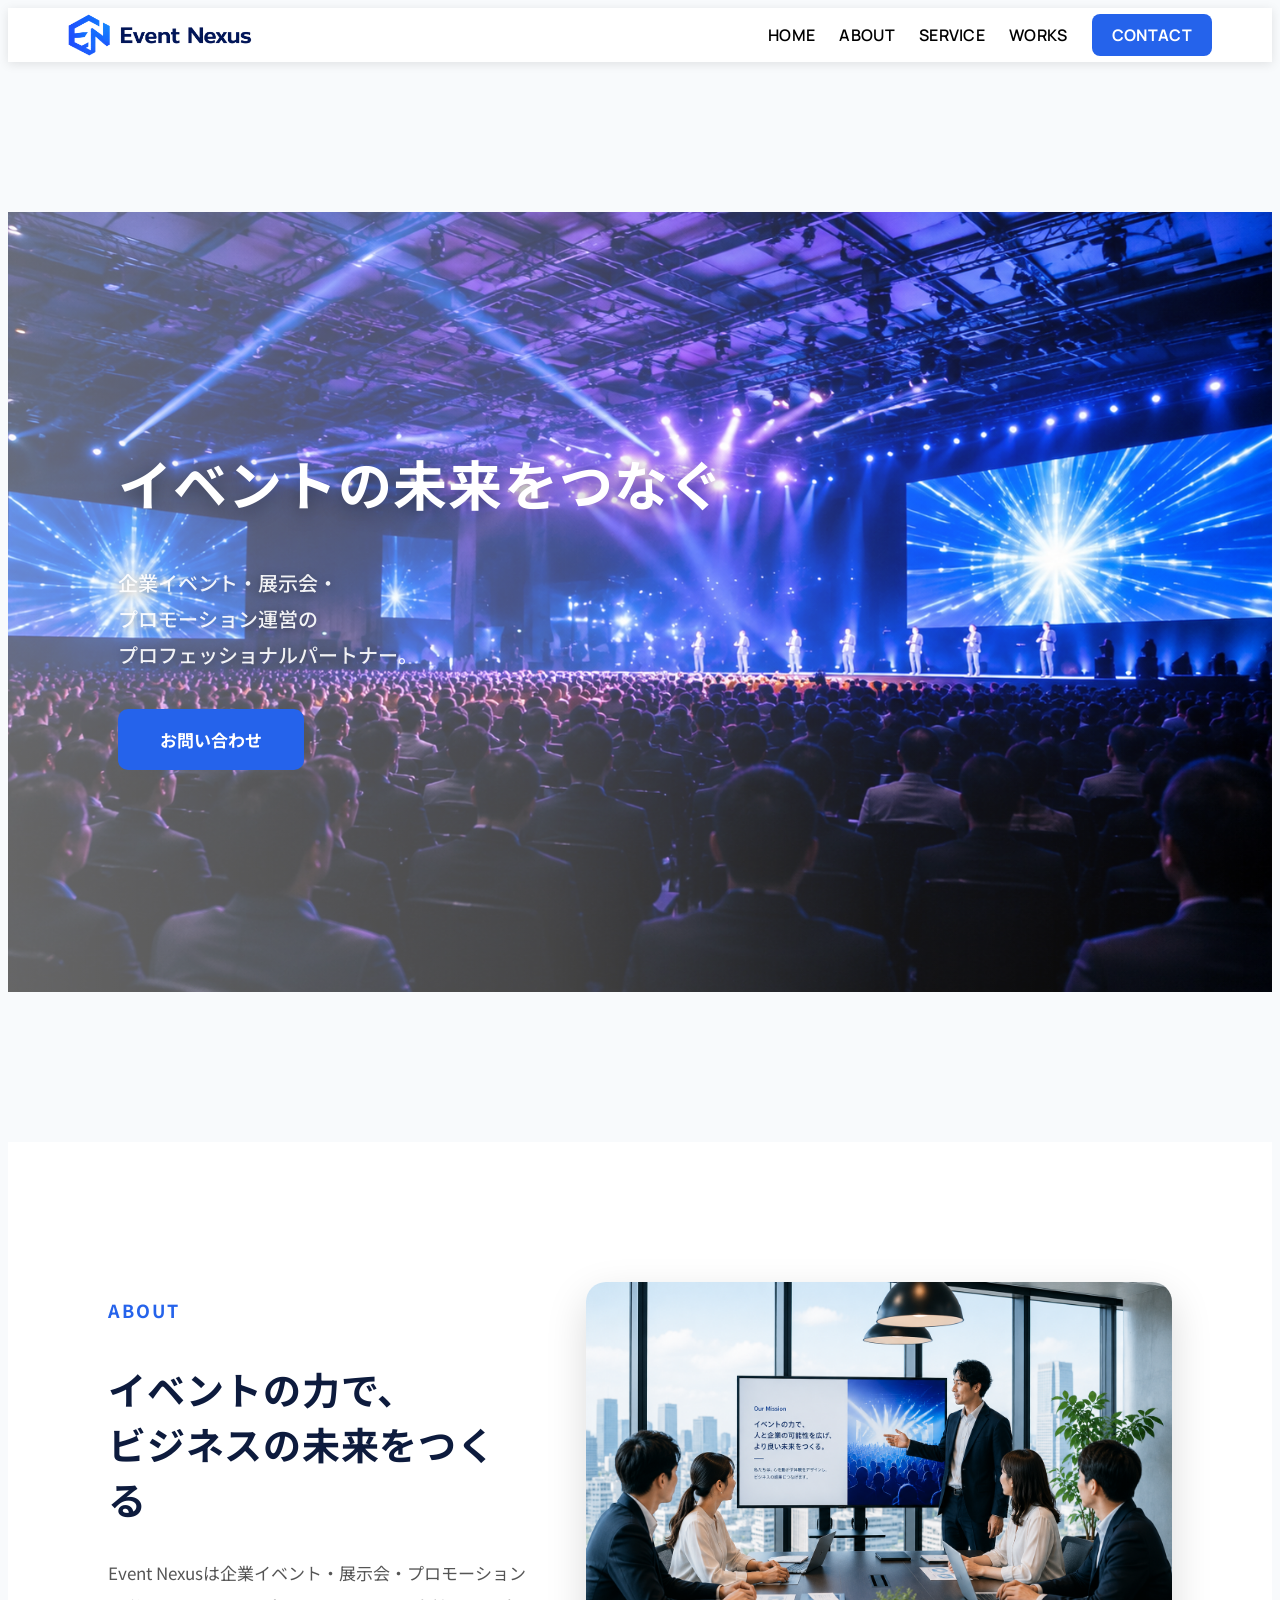
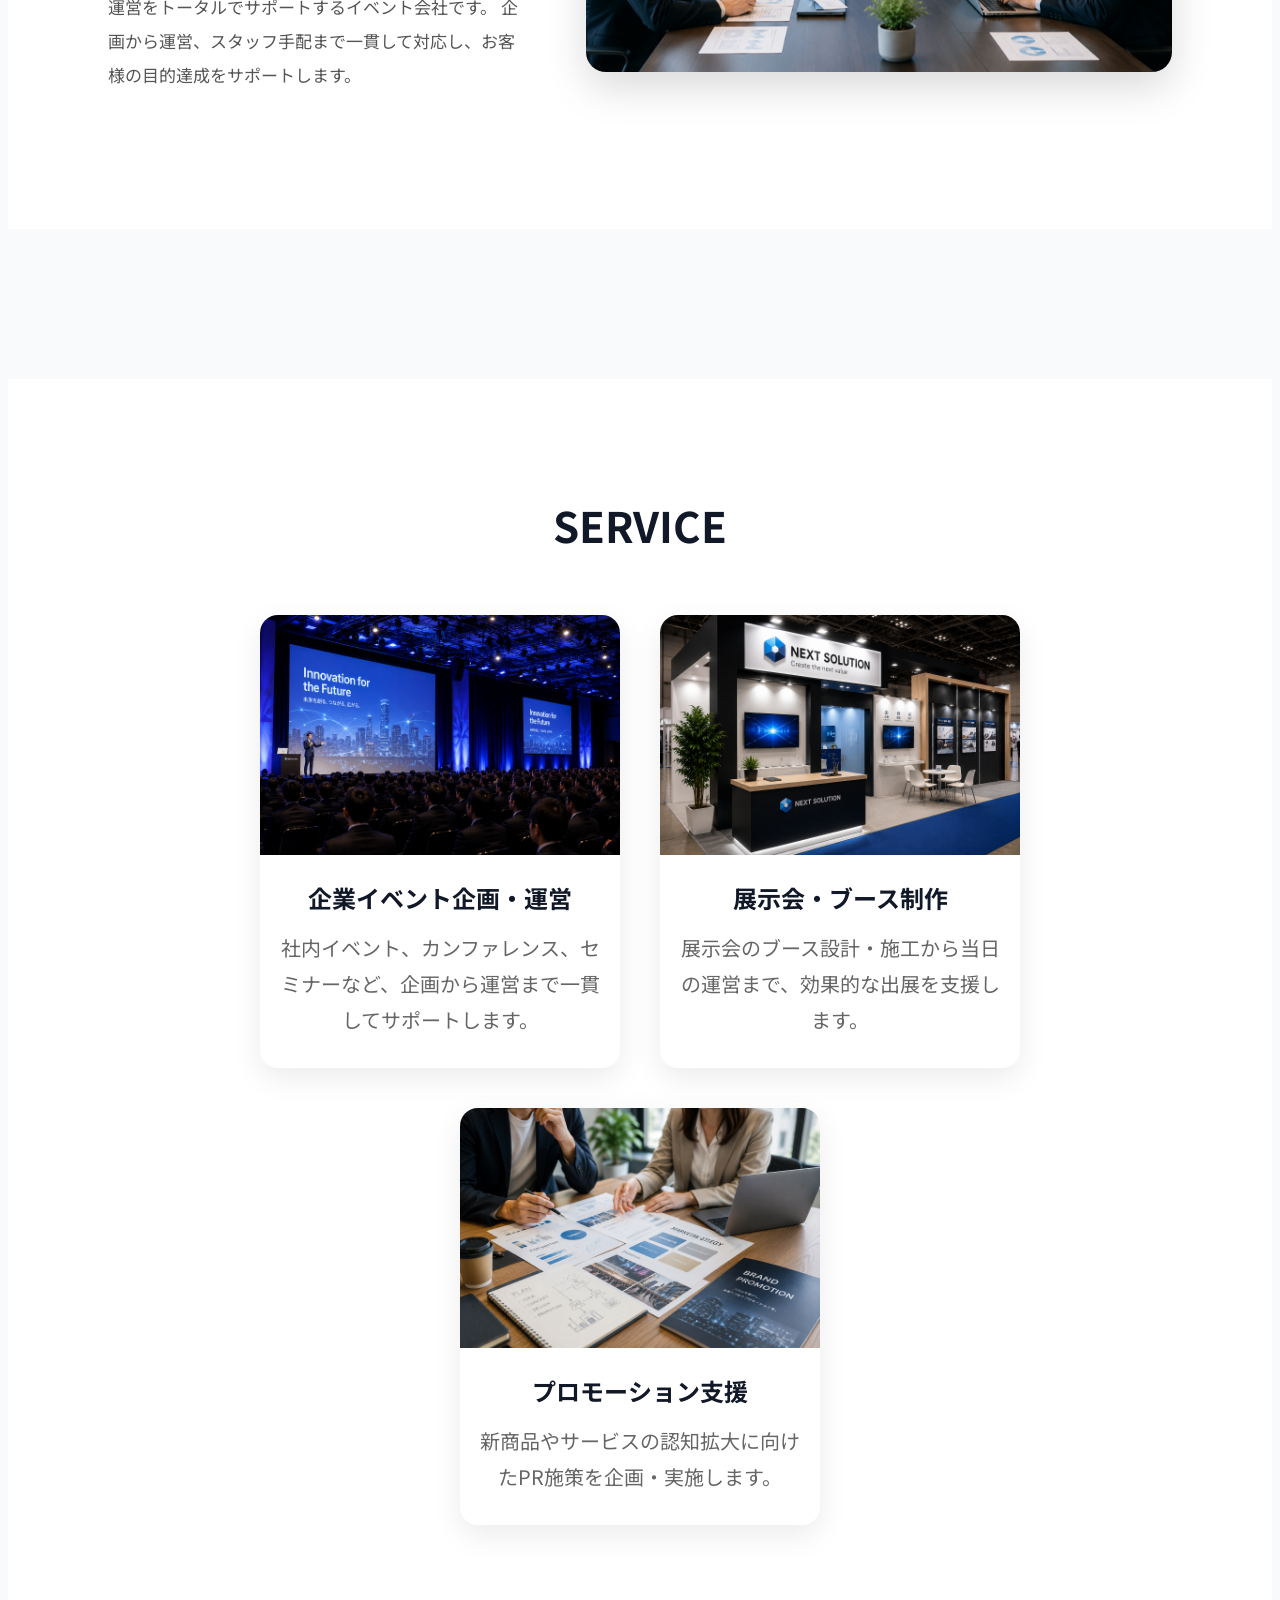
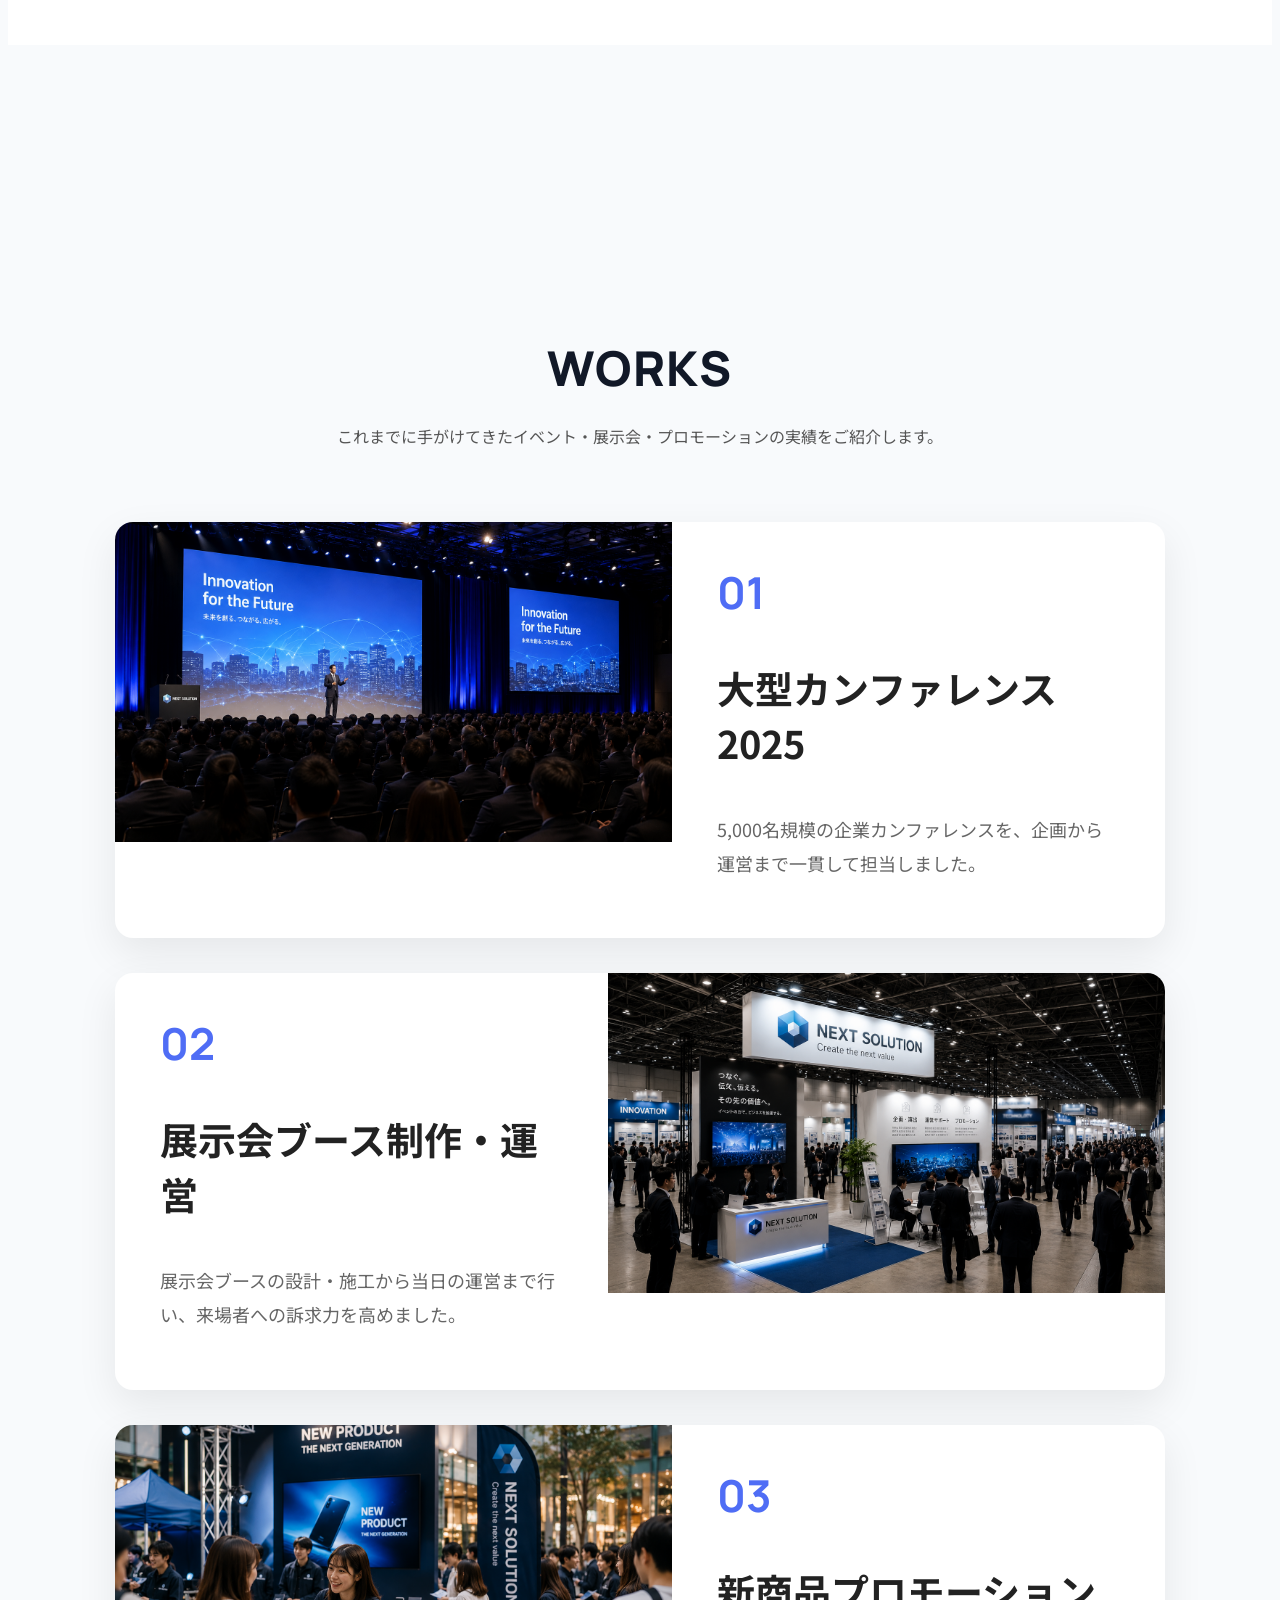
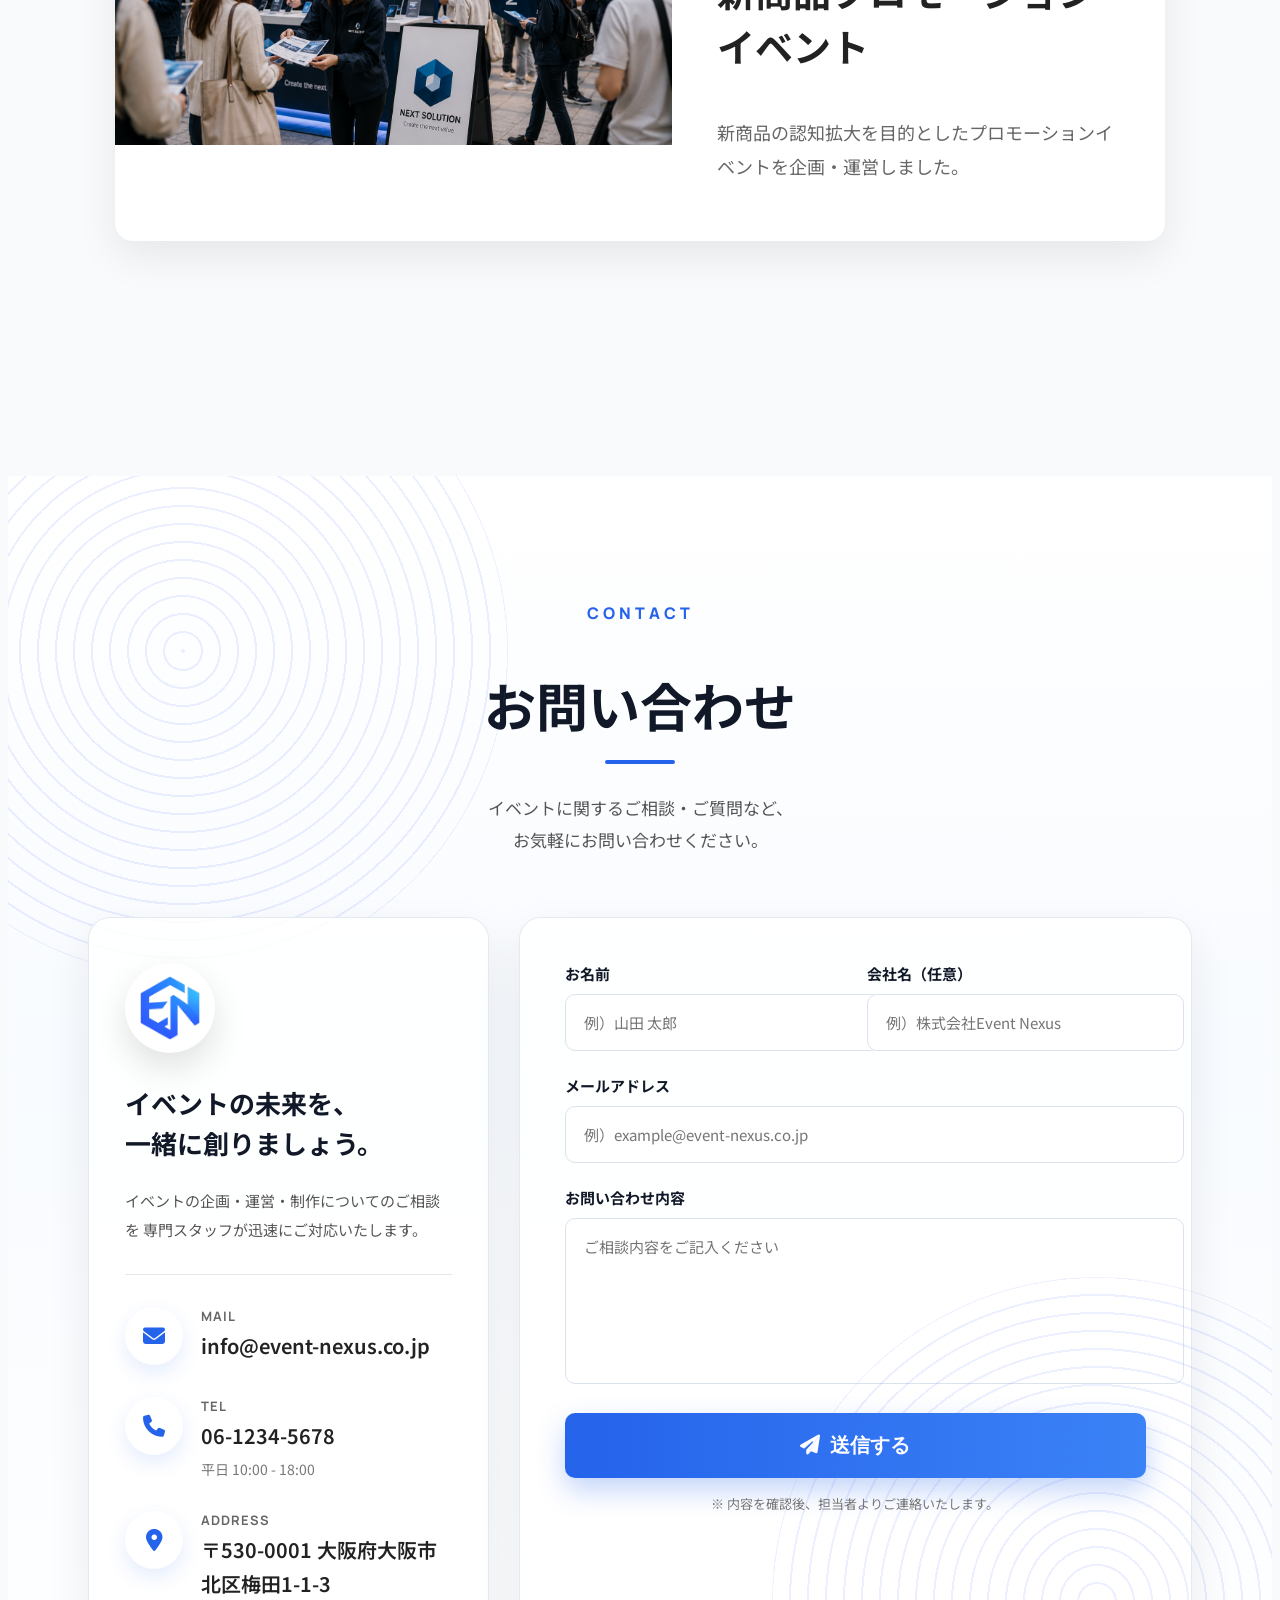
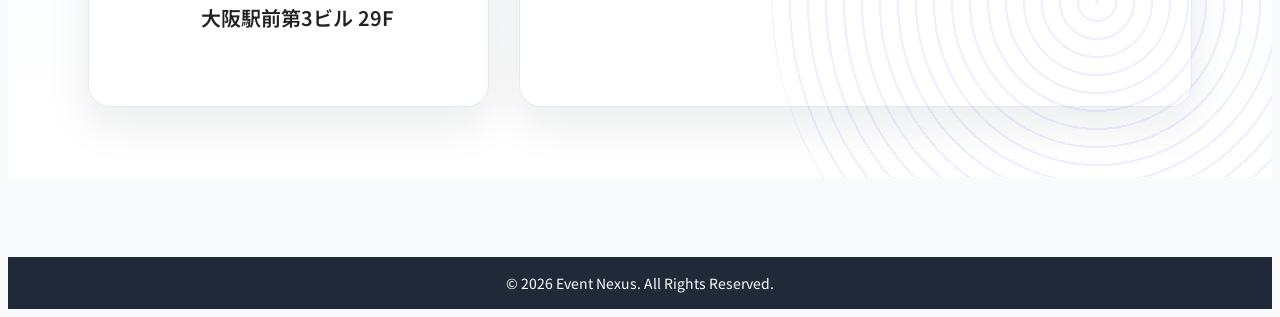
==== index.html @ 995bb48e "Add works navigation" ====
<!DOCTYPE html>
<html lang="ja">
<head>
    <meta charset="UTF-8">
    <meta name ="viewport" content ="width=device-width, initial-scale=1.0">
    <title>Event Nexus</title>
    <link rel="stylesheet" href="https://cdnjs.cloudflare.com/ajax/libs/font-awesome/6.5.1/css/all.min.css">
    <link rel="preconnect" href="https://fonts.googleapis.com">
    <link rel="preconnect" href="https://fonts.gstatic.com" crossorigin>
    <link href="https://fonts.googleapis.com/css2?family=Manrope:wght@400;500;600;700;800&family=Noto+Sans+JP:wght@300;400;500;700&display=swap" rel="stylesheet">
    <link rel="stylesheet" href="style.css">
    <link rel="icon" type="image/png" href="images/logo.png">
</head>
<body>
    <header>
    <h1>
        <img src="images/logo.png" alt="Event Nexus">
    </h1>

    <nav>
        <a href="#home">HOME</a>
        <a href="#about">ABOUT</a>
        <a href="#service">SERVICE</a>
        <a href="#works">WORKS</a>
        <a href="#contact" class="contact-btn">CONTACT</a>
    </nav>
    </header>
    <section id="home" class="hero">
        <div class="hero-content">
            <h2>イベントの未来をつなぐ</h2>
            <p>企業イベント・展示会・<br>
                プロモーション運営の<br>
                プロフェッショナルパートナー。</p>

            <a href="#contact" class="hero-btn">お問い合わせ</a>
        </div>
    </section>
    <section class="about" id="about">
        <div class="about-text">
            <h2>ABOUT</h2>
            <h3>イベントの力で、<br>ビジネスの未来をつくる</h3>
            <p>
            Event Nexusは企業イベント・展示会・プロモーション運営をトータルでサポートするイベント会社です。
            企画から運営、スタッフ手配まで一貫して対応し、お客様の目的達成をサポートします。
            </p>
        </div>
        <div class="about-image">
            <img src="images/about.jpg" alt="会議の様子">
        </div>
    </section>
    <section class="service" id="service">
    <h2>SERVICE</h2>

    <div class="service-container">

        <div class="service-item">
            <img src="images/service-event.jpg" alt="企業イベント企画">
            <div class="service-text">
                <h3>企業イベント企画・運営</h3>
                <p>社内イベント、カンファレンス、セミナーなど、企画から運営まで一貫してサポートします。</p>
            </div>
        </div>

        <div class="service-item">
            <img src="images/service-booth.jpg" alt="展示会ブース制作">
            <div class="service-text">
                <h3>展示会・ブース制作</h3>
                <p>展示会のブース設計・施工から当日の運営まで、効果的な出展を支援します。</p>
            </div>
        </div>

        <div class="service-item">
            <img src="images/service-promotion.jpg" alt="プロモーション支援">
            <div class="service-text">
                <h3>プロモーション支援</h3>
                <p>新商品やサービスの認知拡大に向けたPR施策を企画・実施します。</p>
            </div>
        </div>

    </div>
</section>
    <section class="works" id="works">
        <h2>WORKS</h2>
        <p class="works-lead">
            これまでに手がけてきたイベント・展示会・プロモーションの実績をご紹介します。
        </p>
        <div class="work-card fade-in">
            <div class="work-image">
                <img src="images/work1.jpg" alt="大型カンファレンス">
            </div>
            <div class="work-text">
                <span>01</span>
                <h3>大型カンファレンス2025</h3>
                <p>5,000名規模の企業カンファレンスを、企画から運営まで一貫して担当しました。</p>
            </div>
        </div>

        <div class="work-card reverse fade-in">
            <div class="work-image">
                <img src="images/work2.jpg" alt="展示会ブース制作">
            </div>
            <div class="work-text">
                <span>02</span>
                <h3>展示会ブース制作・運営</h3>
                <p>展示会ブースの設計・施工から当日の運営まで行い、来場者への訴求力を高めました。</p>
            </div>
        </div>

        <div class="work-card fade-in">
            <div class="work-image">
                <img src="images/work3.jpg" alt="プロモーションイベント">
            </div>
            <div class="work-text">
                <span>03</span>
                <h3>新商品プロモーションイベント</h3>
                <p>新商品の認知拡大を目的としたプロモーションイベントを企画・運営しました。</p>
            </div>
        </div>
    </section>
    <section class="contact" id="contact">
    <p class="section-label">CONTACT</p>
    <h2>お問い合わせ</h2>
    <div class="section-line"></div>
    <p class="contact-lead">
        イベントに関するご相談・ご質問など、<br>
        お気軽にお問い合わせください。
    </p>

    <div class="contact-container fade-in">
        <div class="contact-info">
            <div class="contact-logo">
                <img src="images/logo-icon.png" alt="Event Nexus">
            </div>

            <h3>イベントの未来を、<br>一緒に創りましょう。</h3>

            <p class="contact-message">
                イベントの企画・運営・制作についてのご相談を
                専門スタッフが迅速にご対応いたします。
            </p>

            <div class="contact-detail">
                <div class="contact-icon"><i class="fa-solid fa-envelope"></i></div>
                <div>
                    <span>MAIL</span>
                    <p>info@event-nexus.co.jp</p>
                </div>
            </div>

            <div class="contact-detail">
                <div class="contact-icon"><i class="fa-solid fa-phone"></i></div>
                <div>
                    <span>TEL</span>
                    <p>06-1234-5678</p>
                    <small>平日 10:00 - 18:00</small>
                </div>
            </div>

            <div class="contact-detail">
                <div class="contact-icon"><i class="fa-solid fa-location-dot"></i></div>
                <div>
                    <span>ADDRESS</span>
                    <p>〒530-0001 大阪府大阪市北区梅田1-1-3<br>大阪駅前第3ビル 29F</p>
                </div>
            </div>
        </div>

        <form class="contact-form">
            <div class="form-row">
                <div class="form-group">
                    <label>お名前</label>
                    <input type="text" placeholder="例）山田 太郎">
                </div>

                <div class="form-group">
                    <label>会社名（任意）</label>
                    <input type="text" placeholder="例）株式会社Event Nexus">
                </div>
            </div>

            <div class="form-group">
                <label>メールアドレス</label>
                <input type="email" placeholder="例）example@event-nexus.co.jp">
            </div>

            <div class="form-group">
                <label>お問い合わせ内容</label>
                <textarea placeholder="ご相談内容をご記入ください"></textarea>
            </div>

            <button type="submit"><i class="fa-solid fa-paper-plane"></i>送信する</button>
            <p class="form-note">※ 内容を確認後、担当者よりご連絡いたします。</p>
        </form>
    </div>
</section>
    <footer>
    <p>© 2026 Event Nexus. All Rights Reserved.</p>
    </footer>

    <script>
    const fadeElements = document.querySelectorAll('.fade-in');
    
    window.addEventListener('scroll', () => {
        fadeElements.forEach((element) => {
            const position =element.getBoundingClientRect().top;
            const screenHeight =window.innerHeight;

            if (position < screenHeight - 100) {
                element.classList.add('show');
            }
        });
    });
    </script>

</body>
</html>
---- style.css ----
html {
    scroll-behavior: smooth;
}
body {
    font-family: Noto Sans JP, sans-serif;
    background-color: #f8fafc;
}

header {
    display: flex;
    justify-content: space-between;
    align-items: center;
    padding: 6px 60px;
    position: sticky;
    top: 0;
    background: white;
    box-shadow: 0 2px 10px rgba(0,0,0,0.1);
    z-index: 100;
}
header h1 {
    font-family: "Manrope", sans-serif;
    font-weight: 800;
    letter-spacing: -0.03em;
}

nav a {
    margin-left: 20px;
    text-decoration: none;
    color: black;
    transition: 0.3s;
    display: inline-block;
    font-family: "Manrope", sans-serif;
    font-weight: 600;
    letter-spacing: 0.02em;
}
nav a:hover {
    color: #2563eb;
    transform: translateY(-4px);
}
.contact-btn {
    background: #2563eb;
    color: white !important;
    padding: 10px 20px;
    border-radius: 8px;
    font-family: "Manrope", sans-serif;
    font-weight: 700;
    letter-spacing: 0.02em;
}
.contact-btn:hover {
    background: #1d4ed8;
}
section {
    text-align: center;
    margin-top: 150px;
    scroll-margin-top: 70px;
}
section h2 {
    font-size: 48px;
}
section p {
    font-size: 20px;
}
.about {
    display: flex;
    align-items: flex-start;
    justify-content: space-between;
    gap: 60px;
    padding: 140px 100px 120px;
    text-align: left;
    background: white;
}
.about-text {
    flex: 1;
}
.about-text h2 {
    font-size: 18px;
    color: #2563eb;
    margin-bottom: 20px;
    letter-spacing: 2px;
}
.about-text h3 {
    font-size: 38px;
    line-height: 1.45;
    font-weight: 700;
    letter-spacing: 0.02em;
    color: #0d1b3d;
    margin-bottom: 30px;
}
.about-text p {
    font-size: 17px;
    line-height: 2;
    color: #555;
}
.about-image {
    flex: 1.4;
}
.about-image img {
    width: 100%;
    border-radius: 20px;
    box-shadow: 0 15px 40px rgba(0,0,0,0.15);
}
.service {
    text-align: center;
    background: #fff;
    padding: 80px 80px 120px;
}
.service h2 {
    font-size: 42px;
    margin-bottom: 60px;
    color: #111827;
}
.service-item {
    width: 360px;
    background: #fff;
    padding: 0;
    border: none;
    border-radius: 18px;
    overflow: hidden;
    box-shadow: 0 10px 30px rgba(0,0,0,.08);
    transition: 0.35s;
}
.service-item img {
    width: 100%;
    height: 240px;
    object-fit: cover;
    display: block;
}
.service-item h3 {
    margin: 25px 20px 15px;
    font-size: 24px;
    color: #111827;
}
.service-item p {
    margin: 0 20px 30px;
    color: #666;
    line-height: 1.8;
}
.service-item:hover {
    transform: translateY(-10px);
    box-shadow: 0 20px 40px rgba(37,99,235,.18);
}
.service-container {
    display: flex;
    justify-content: center;
    gap: 40px;
    flex-wrap: wrap;
}
.works {
    padding: 100px 40px 50px;
    background: #f8fafc;
    text-align: center;
}

.works h2 {
    font-size: 48px;
    font-family: "Manrope", sans-serif;
    font-weight: 800;
    letter-spacing: 0.04em;
    color: #111827;
    margin-bottom: 20px;
}

.works-lead {
    max-width: 720px;
    margin: 0 auto 70px;
    font-size: 16px;
    line-height: 2;
    color: #555;
}

.work-card {
    max-width: 1050px;
    margin: 0 auto 35px;
    display: flex;
    align-items: stretch;
    background: white;
    border-radius: 18px;
    overflow: hidden;
    box-shadow: 0 15px 40px rgba(0,0,0,.08);
    transition: .35s;
}

.work-card:hover {
    transform: translateY(-10px);
    box-shadow: 0 25px 60px rgba(0,0,0,.15);
}

.work-card.reverse {
    flex-direction: row-reverse;
}

.work-image {
    width: 58%;
    overflow: hidden;
}

.work-image img {
    width: 100%;
    height: 320px;
    object-fit: cover;
    display: block;
    transition: .5s;
}

.work-card:hover .work-image img {
    transform: scale(1.05);
}

.work-text {
    width: 42%;
    padding: 40px 45px;
    text-align: left;
    display: flex;
    flex-direction: column;
    justify-content: center;
}

.work-text span {
    display: block;
    font-family: "Manrope", sans-serif;
    font-size: 44px;
    font-weight: 700;
    color: #4f6df5;
    margin-bottom: 20px;
}

.work-text h3 {
    font-size: 38px;
    font-weight: 700;
    color: #222;
    margin: 18px 0 24px;
}

.work-text p {
    font-size: 18px;
    line-height: 1.9;
    color: #666;
}
.hero {
    padding: 110px 60px;
    min-height: 560px;
    display: flex;
    align-items: center;

    background: linear-gradient(90deg, 
    rgba(255, 255, 255, 0.40) 0%,
    rgba(255, 255, 255, 0.28) 42%, 
    rgba(255, 255, 255, 0.08) 70%, 
    rgba(255, 255, 255, 0.00) 100%),
    url("images/hero.jpg");

    background-size: cover;
    background-position: 60% center;
    background-repeat: no-repeat;
}
.hero-content{
    display: flex;
    flex-direction: column;
    align-items: flex-start;
    max-width: 700px;
    margin-left: 50px;
    margin-top: -30px;
    text-align: left;
}
.hero h2 {
    font-size: 54px;
    line-height: 1.25;
    letter-spacing: 0.02em;
    font-weight: 700;
    margin-bottom: 28px;
    color: #ffffff;
    text-shadow: 0 4px 20px rgba(0, 0, 0, .45);
}
.hero p {
    font-size: 20px;
    line-height: 1.8;
    font-weight: 500;
    color: rgba(255, 255, 255, .92);
    text-shadow: 0 2px 10px rgba(0, 0, 0, .4);
    margin-bottom: 36px;
}
.hero-btn {
    display: inline-block;
    background: #2563eb;
    color: white;
    padding: 18px 42px;
    font-size: 17px;
    border-radius: 10px;
    text-decoration: none;
    font-weight: bold;
    transition: .3s;
}
.hero-btn:hover {
    background: #1d4ed8;
    transform: translateY(-4px);
    box-shadow: 0 12px 35px rgba(37, 99, 235,.45);
}
.contact {
    padding: 110px 80px 70px;
    background: linear-gradient(
        180deg,
        #ffffff 0%,
        #f8fbff 45%,
        #ffffff 100%
    );
    text-align: center;
    position: relative;
    position: relative;
    overflow: hidden;
}

.section-label {
    font-family: "Manrope", sans-serif;
    font-size: 16px;
    font-weight: 800;
    letter-spacing: 4px;
    color: #2563eb;
    margin-bottom: 18px;
}

.contact h2 {
    font-size: 52px;
    color: #111827;
    margin-bottom: 18px;
}

.section-line {
    width: 70px;
    height: 4px;
    background: #2563eb;
    margin: 0 auto 28px;
    border-radius: 999px;
}

.contact-lead {
    font-size: 17px;
    line-height: 1.9;
    color: #555;
    margin-bottom: 60px;
}

.contact-container {
    max-width: 1180px;
    margin: 0 auto;
    display: flex;
    gap: 30px;
    align-items: stretch;
}

.contact-info,
.contact-form {
    background: rgba(255,255,255,.85);
    border: 1px solid rgba(226,232,240,.9);
    border-radius: 22px;
    box-shadow: 0 18px 45px rgba(15,23,42,.08);
}

.contact-info {
    width: 36%;
    padding: 45px 36px;
    text-align: left;
}

.contact-logo {
    width: 90px;
    height: 90px;
    background: #fff;
    border-radius: 50%;
    display: flex;
    justify-content: center;
    align-items: center;
    box-shadow: 0 15px 35px rgba(0,0,0,.12);
    margin-bottom: 30px;
    transition: .3s;
}

.contact-logo img {
    width: 60px;
    height: auto;
    margin-bottom: 0px;
}

.contact-info h3 {
    font-size: 26px;
    line-height: 1.55;
    color: #111827;
    margin-bottom: 24px;
}

.contact-message {
    font-size: 15px;
    line-height: 1.9;
    color: #555;
    padding-bottom: 30px;
    border-bottom: 1px solid #e5e7eb;
    margin-bottom: 28px;
}

.contact-detail {
    display: flex;
    gap: 18px;
    align-items: flex-start;
    margin-bottom: 26px;
}

.contact-icon {
    width: 48px;
    height: 48px;
    border-radius: 50%;
    background: #eef5ff;
    display: flex;
    align-items: center;
    justify-content: center;
    color: #2563eb;
    font-size: 22px;
    box-shadow: 0 8px 20px rgba(37,99,235,.15);
    flex-shrink: 0;
}

.contact-detail span {
    font-family: "Manrope", sans-serif;
    font-weight: 800;
    letter-spacing: .08em;
    color: #111827;
    font-size: 14px;
}

.contact-detail p {
    margin-top: 6px;
    font-size: 15px;
    line-height: 1.7;
    color: #333;
}

.contact-detail small {
    color: #777;
    font-size: 14px;
}

.contact-form {
    width: 64%;
    padding: 45px;
    text-align: left;
}

.form-row {
    display: flex;
    gap: 24px;
}

.form-group {
    width: 100%;
    margin-bottom: 24px;
}

.form-group label {
    display: block;
    font-size: 15px;
    font-weight: 700;
    color: #111827;
    margin-bottom: 10px;
}

.form-group input,
.form-group textarea {
    width: 100%;
    border: 1px solid #dbe3ef;
    border-radius: 10px;
    padding: 17px 18px;
    font-size: 15px;
    font-family: inherit;
    outline: none;
    background: white;
    transition: .3s;
}

.form-group textarea {
    height: 130px;
    resize: none;
}

.form-group input:focus,
.form-group textarea:focus {
    border-color: #2563eb;
    box-shadow: 0 0 0 4px rgba(37,99,235,.12);
}

.contact-form button {
    width: 100%;
    border: none;
    border-radius: 10px;
    padding: 19px;
    background: linear-gradient(90deg, #2563eb, #3b82f6);
    color: white;
    font-size: 20px;
    font-weight: 700;
    cursor: pointer;
    transition: .35s;
    box-shadow: 0 12px 28px rgba(37,99,235,.28);
}

.contact-form button:hover {
    transform: translateY(-4px);
    box-shadow: 0 18px 38px rgba(37,99,235,.38);
}

.form-note {
    text-align: center;
    font-size: 13px;
    color: #777;
    margin-top: 16px;
}

@media (max-width: 768px) {
    header {
        flex-direction: column;
        gap: 20px;
    }

    nav {
        display: flex;
        flex-wrap: wrap;
        justify-content: center;
        gap: 12px;
        margin-top: 16px;
    }

    nav a {
        margin-left: 0;
    }

    .contact-btn {
        width: 180px;
        text-align: center;
    }
    .about {
        flex-direction: column;
        padding: 80px 24px;
        gap: 40px;
        text-align: center;
    }

    .about-text,
    .about-image {
        flex: none;
        width: 100%;
    }

    .about-text h2 {
        font-size: 18p;
    }

    .about-text h3 {
        font-size: 28px;
        line-height: 1.4;
    }

    .about-text p {
        font-size: 16px;
        line-height: 1.9;
    }

    .about-image img {
        width: 100%;
        max-width: 360px;
    }

    .contact-container {
        flex-direction: column;
        width: 100%;
    }

    .contact-info,
    .contact-form {
        width: 100%;
    }

    .contact-info h3 {
        font-size: 28px;
        line-height: 1.5;
    }

    .contact-detail p {
        font-size: 18px;
        word-break: normal;
    }
    .service-container,
    .works-container {
        flex-direction: column;
        align-items: center;
    }
    .service-item,
    .works-item {
        width: 90%;
    }
    section {
        margin-top: 80px;
        padding: 60px 20px;
    }
    .hero {
        padding-top: 160px;
    }

    .about-text,
    .service-text,
    .work-text,
    .contact-detail {
        word-break: keep-all;
        overflow-wrap: break-word;
    }

    .about-text h3,
    .service-text h3,
    .work-text h3,
    .contact-detail p {
        writing-mode: horizontal-tb;
    }

    .contact {
        padding: 80px 20px;
    }

    .contact-container {
        flex-direction: column;
        width: 100%;
        gap: 24px;
    }

    .contact-info,
    .contact-form {
        width: 100%;
        padding: 32px 22px;
    }

    .form-row {
        flex-direction: column;
        gap: 20px;
    }

    .form-group {
        width: 100%;
    }

    .contact-form input,
    .contact-form textarea {
        width: 100%;
        box-sizing: border-box;
    }

    .contact-form button {
        width: 100%;
    }

    .contact-form {
        max-width: 100%;
        overflow: hidden;
    }

    .form-row {
        display: flex;
        flex-direction: column;
        width: 100%;
    }

    .form-group {
        width: 100%;
        min-width: 0;
    }

    .contact-form input,
    .contact-form textarea {
        max-width: 100%;
        min-width: 0;
    }
}

footer {
    background-color: #1f2937;
    color: white;
    text-align: center;
    padding: 16px 0;
    margin-top: 80px;
    font-size: 14px;
}
footer p {
    margin: 0;
}
header h1 {
    margin: 0;
    display: flex;
    align-items: center;
    gap: 6px;
}
header h1 img {
    height: 42px;
    width: auto;
    display: block;
}
input,
textarea {
    border-radius: 10px;
}
input:focus,
textarea:focus {
    outline: none;
    border: 2px solid #2563eb;
    box-shadow: 0 0 10px rgba(37, 99, 253, .2);
}

.fade-in {
    opacity: 0;
    transform: translateY(40px);
    transition: 0.8s;
}

.fade-in.show {
    opacity: 1;
    transform: translateY(0);
}

.contact::before{
    content:"";
    position:absolute;

    width:650px;
    height:650px;

    top:-150px;
    left:-150px;

    border-radius:50%;

    background:
    repeating-radial-gradient(
        circle,
        rgba(74,111,255,.18) 0px,
        rgba(74,111,255,.18) 2px,
        transparent 2px,
        transparent 18px
    );

    opacity:.6;
}

.contact::after{
    content:"";
    position:absolute;

    width:650px;
    height:650px;

    bottom:-150px;
    right:-150px;

    border-radius:50%;

    background:
    repeating-radial-gradient(
        circle,
        rgba(74,111,255,.18) 0px,
        rgba(74,111,255,.18) 2px,
        transparent 2px,
        transparent 18px
    );

    opacity: .6;
}

.contact-info,
.contact-form {
    transition: 0.35s;
}

.contact-info:hover,
.contact-form:hover {
    transform: translateY(-6px);
    box-shadow: 0 24px 55px rgba(15,23,42,.12);
}

.contact-form input,
.contact-form textarea {
    transition: all 0.3s ease;
}

.contact-form input:focus,
.contact-form textarea:focus {
    border-color: #2f6bff;
    box-shadow: 0 0 0 5px rgba(47,107,255,.12);
    outline: none;
    transform: translateY(-2px);
}

.contact-form button i {
    margin-right: 10px;
}

.contact-form button:hover {
    background: linear-gradient(90deg, #1d4ed8, #2563eb);
    transform: translateY(-5px);
    box-shadow: 0 18px 40px rgba(37,99,235,.4);
}

.contact-detail {
    display: flex;
    align-items: flex-start;
    gap: 18px;
    margin-top: 32px;
}

.contact-icon {
    width: 58px;
    height: 58px;
    min-width: 58px;

    display: flex;
    align-items: center;
    justify-content: center;

    background: #fff;
    border-radius: 50%;

    color: #2563eb;
    font-size: 22px;

    box-shadow: 0 8px 20px rgba(37,99,235,.12);

    transition: .3s;
}

.contact-detail:hover .contact-icon {
    transform: translateY(-5px) rotate(-8deg);
    box-shadow: 0 14px 28px rgba(37,99,235,.22);
}

.contact-detail span {
    display: block;
    font-size: 13px;
    font-weight: 700;
    color: #666;
    letter-spacing: 1px;
    margin-bottom: 4px;
}

.contact-detail p {
    margin: 0;
    font-size: 20px;
    font-weight: 600;
    color: #222;
}

.contact-detail small {
    display: block;
    margin-top: 6px;
    color: #777;
}
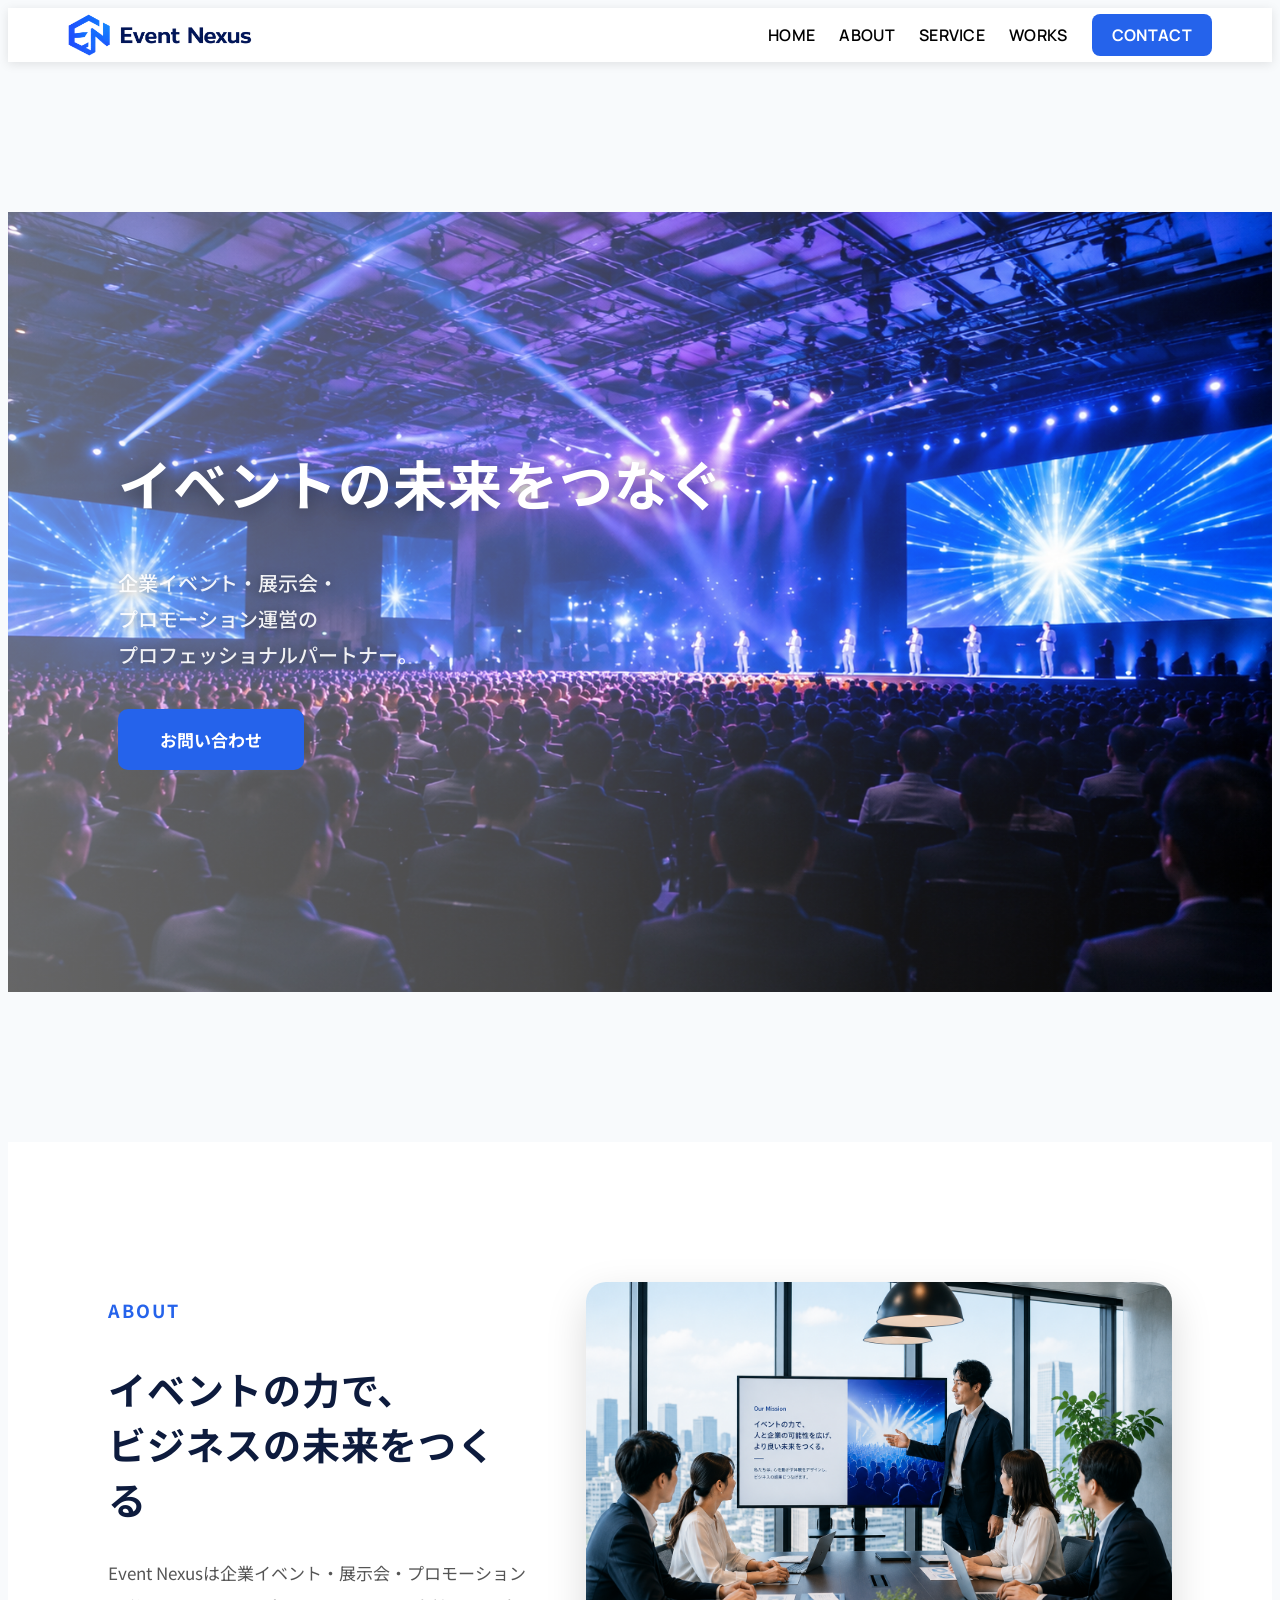
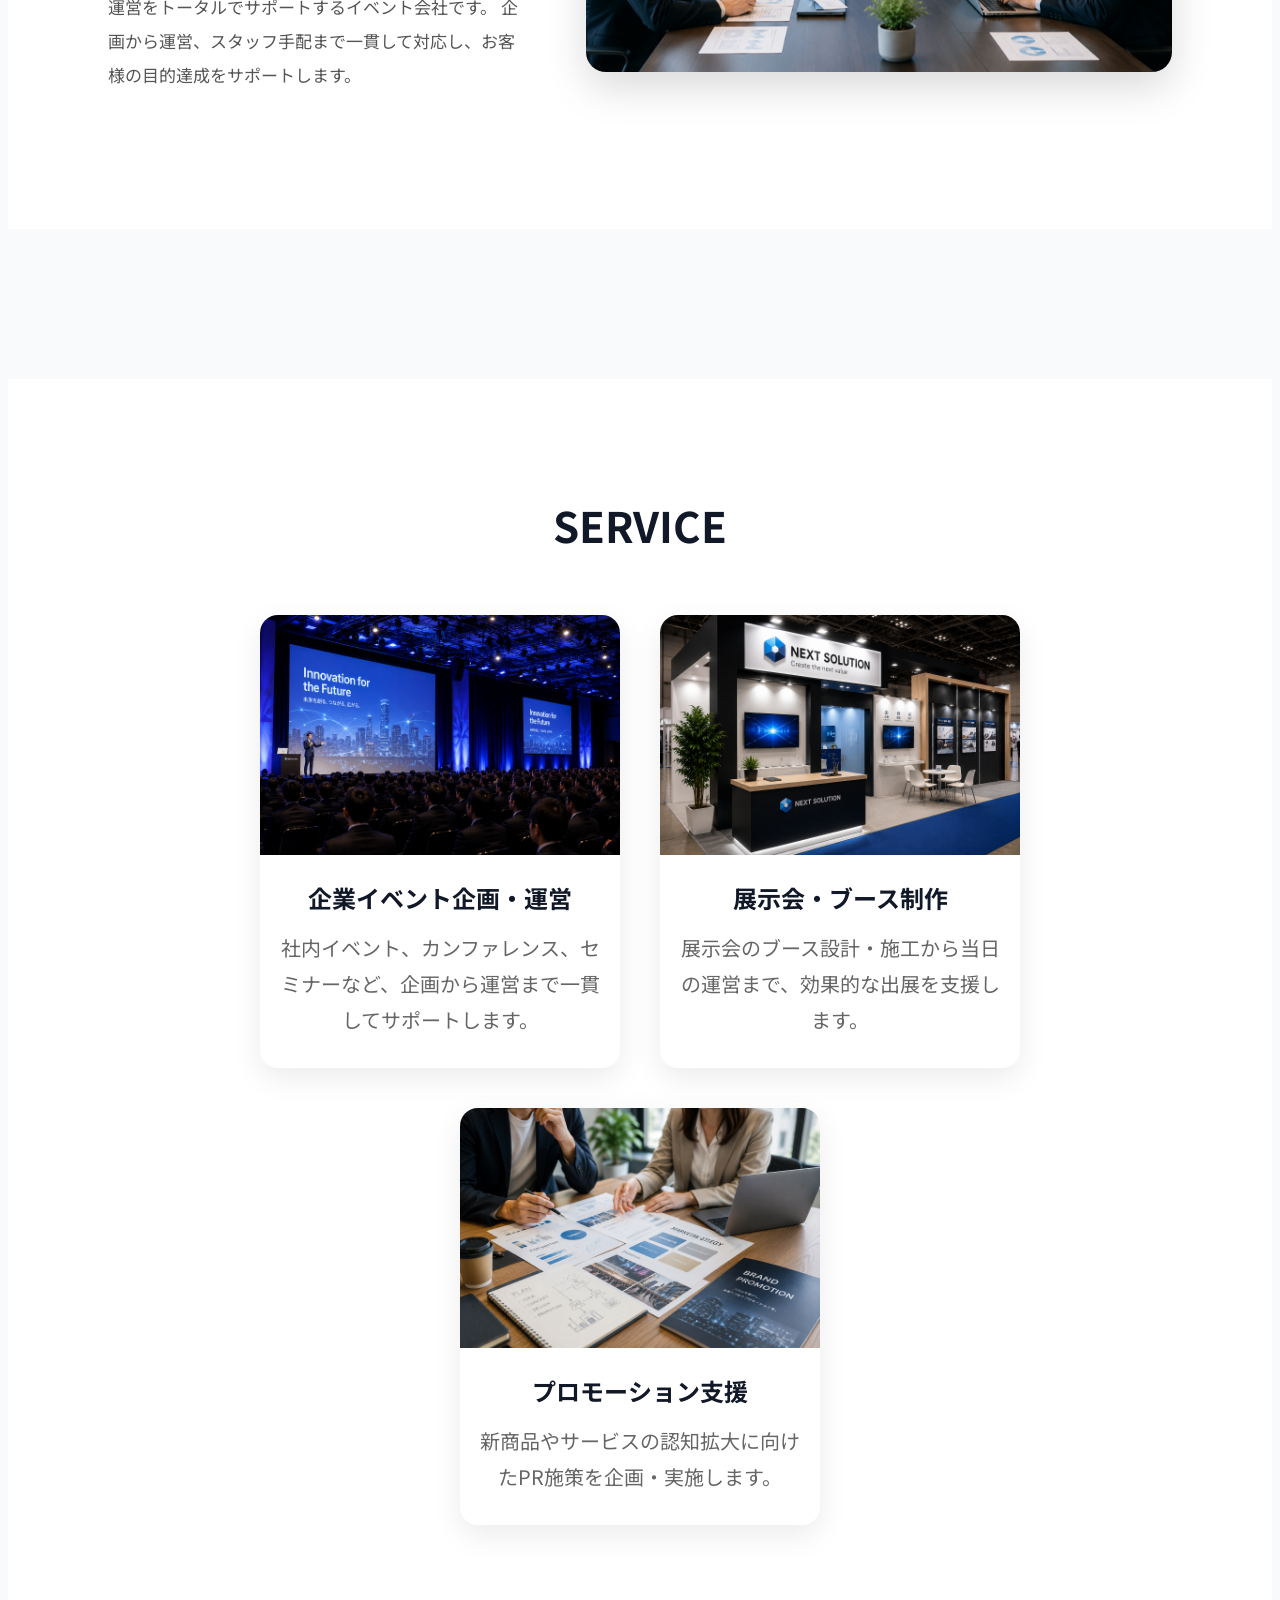
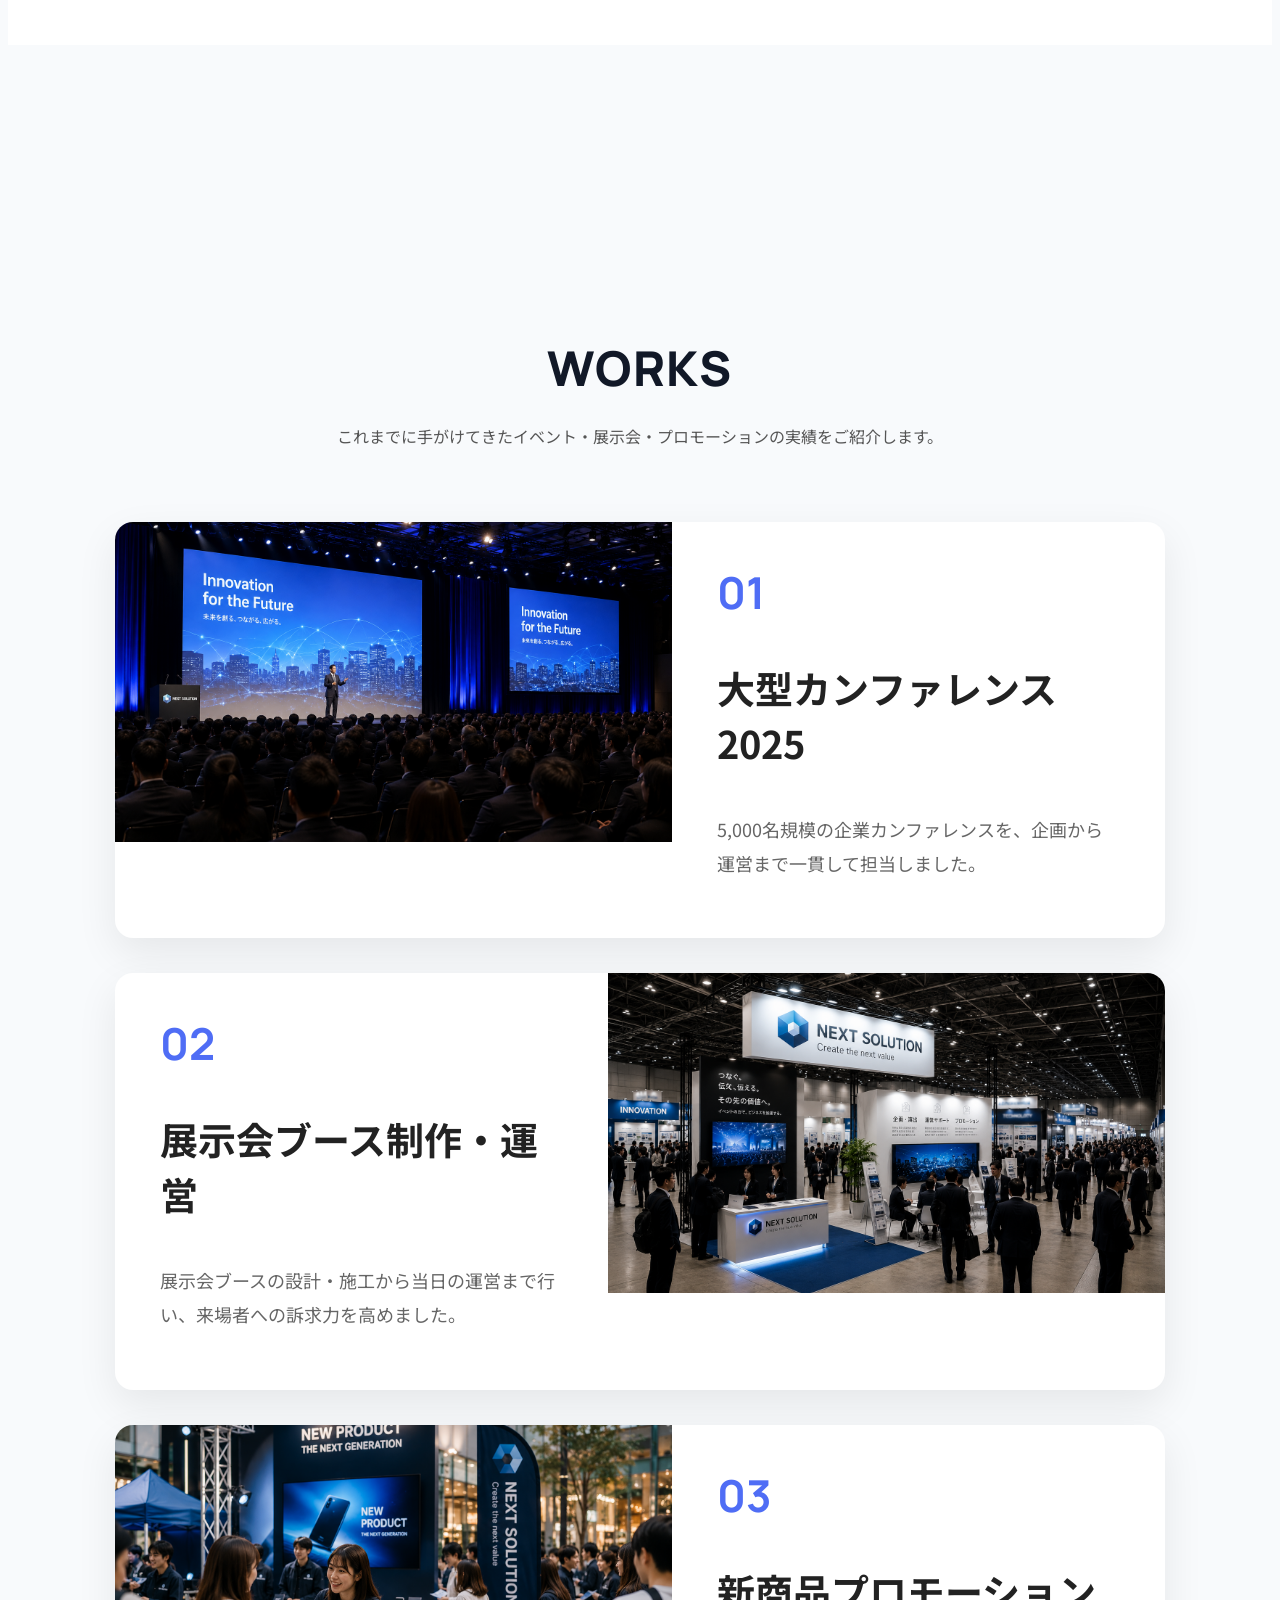
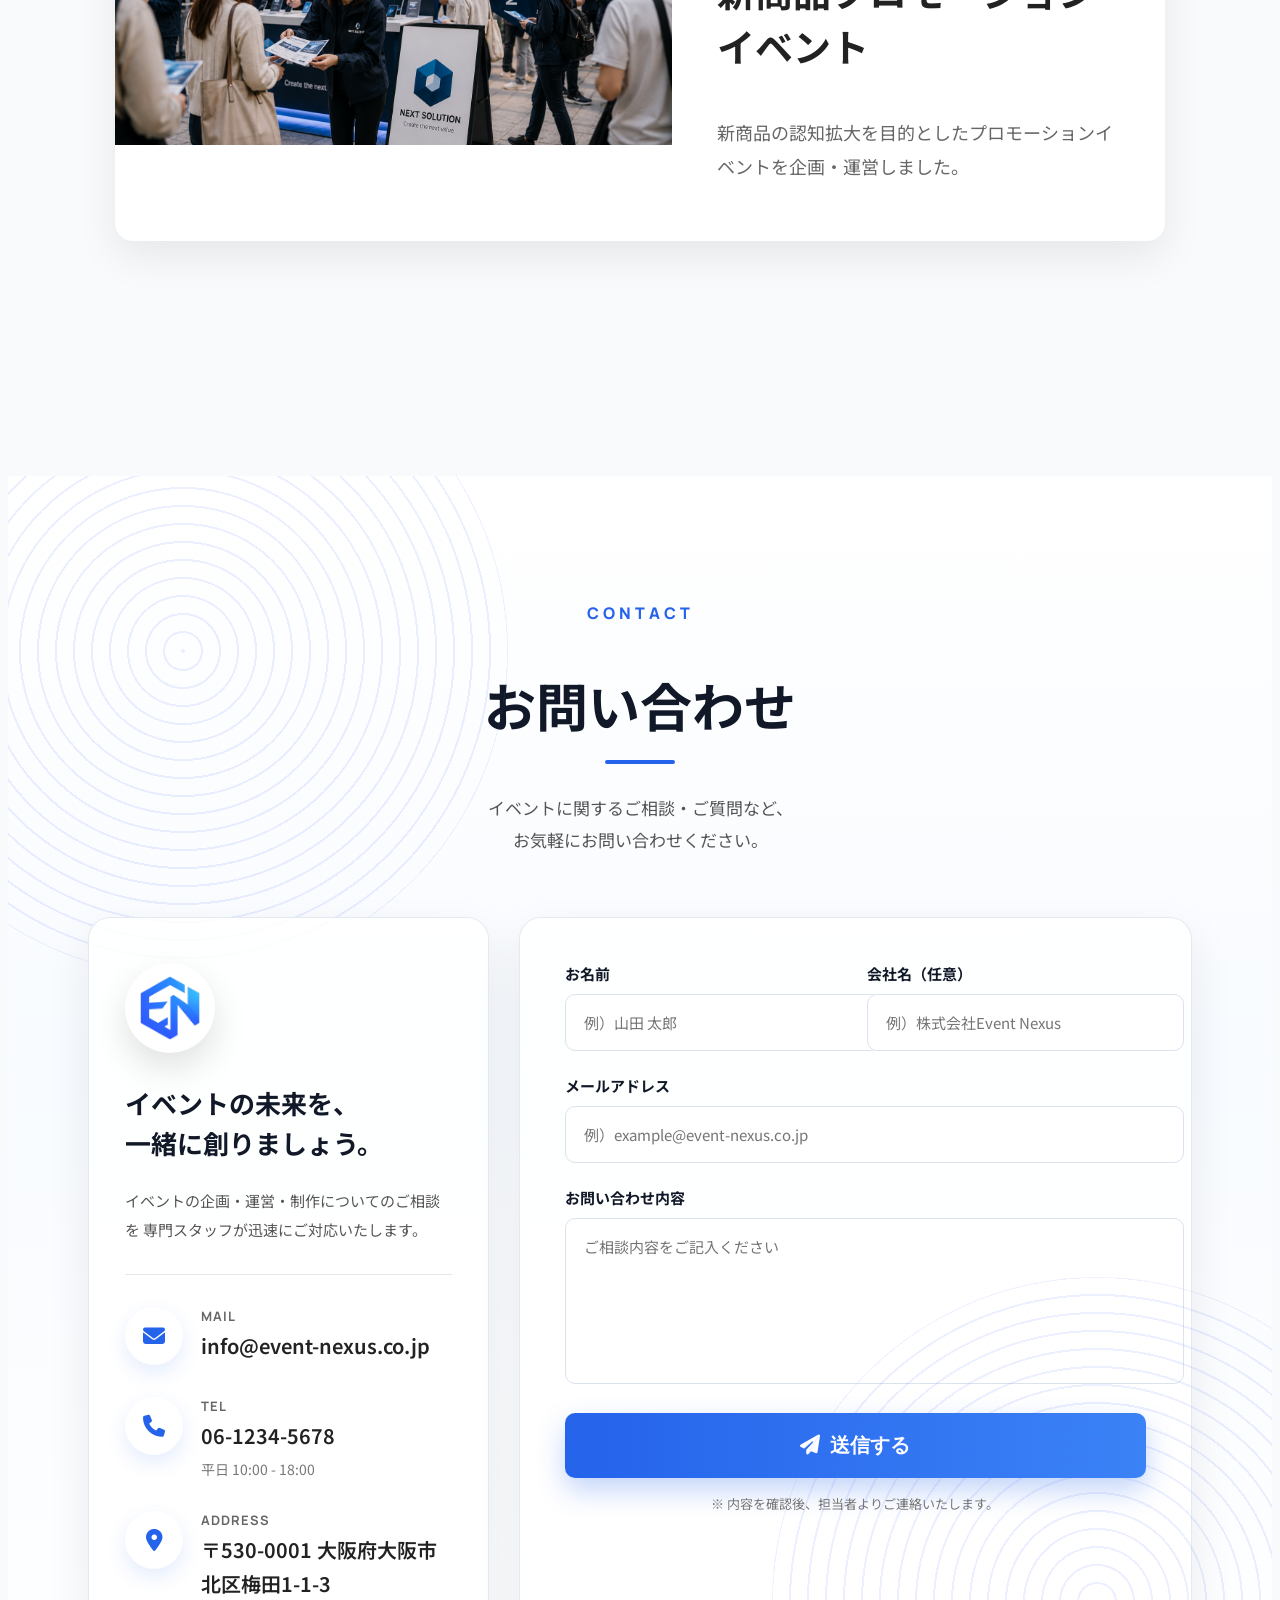
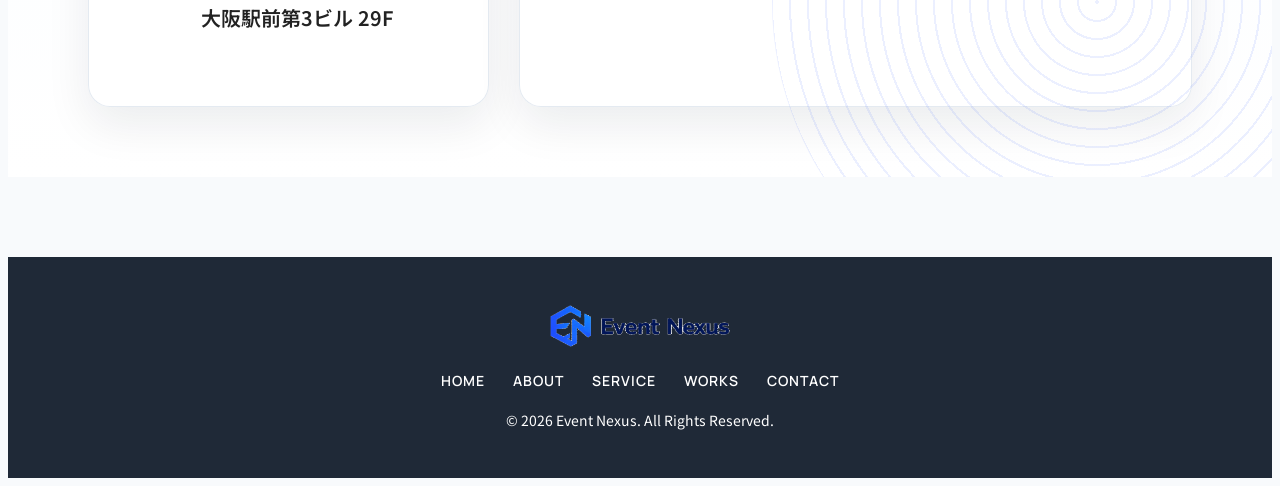
==== commit 1ae32c60: "Enhance footer layout" ====
--- a/index.html
+++ b/index.html
@@ -193,9 +193,24 @@
         </form>
     </div>
 </section>
-    <footer>
-    <p>© 2026 Event Nexus. All Rights Reserved.</p>
-    </footer>
+
+<footer>
+    <div class="footer-inner">
+        <div class="footer-logo">
+            <img src="images/logo.png" alt="Event Nexus">
+        </div>
+
+        <div class="footer-nav">
+            <a href="#home">HOME</a>
+            <a href="#about">ABOUT</a>
+            <a href="#service">SERVICE</a>
+            <a href="#works">WORKS</a>
+            <a href="#contact">CONTACT</a>
+        </div>
+
+        <p>© 2026 Event Nexus. All Rights Reserved.</p>
+    </div>
+</footer>
 
     <script>
     const fadeElements = document.querySelectorAll('.fade-in');
--- a/style.css
+++ b/style.css
@@ -601,6 +601,17 @@
         padding-top: 160px;
     }
 
+    .hero h2 {
+        font-size: 24px;
+        line-height: 1.4;
+    }
+
+    .hero p {
+        font-size: 14px;
+        line-height: 1.8;
+        text-align: center;
+    }
+
     .about-text,
     .service-text,
     .work-text,
@@ -685,6 +696,38 @@
 footer p {
     margin: 0;
 }
+
+.footer-inner {
+    max-width: 1180px;
+    margin: 0 auto;
+    padding: 32px 20px;
+}
+
+.footer-logo img {
+    width: 180px;
+    margin-bottom: 20px;
+}
+
+.footer-nav {
+    display: flex;
+    justify-content: center;
+    gap: 28px;
+    margin-bottom: 20px;
+    flex-wrap: wrap;
+}
+
+.footer-nav a {
+    color: white;
+    text-decoration: none;
+    font-weight: 600;
+    letter-spacing: 1px;
+    font-family: "Manrope", sans-serif;
+}
+
+.footer-nav a:hover {
+    opacity: 0.7;
+}
+
 header h1 {
     margin: 0;
     display: flex;
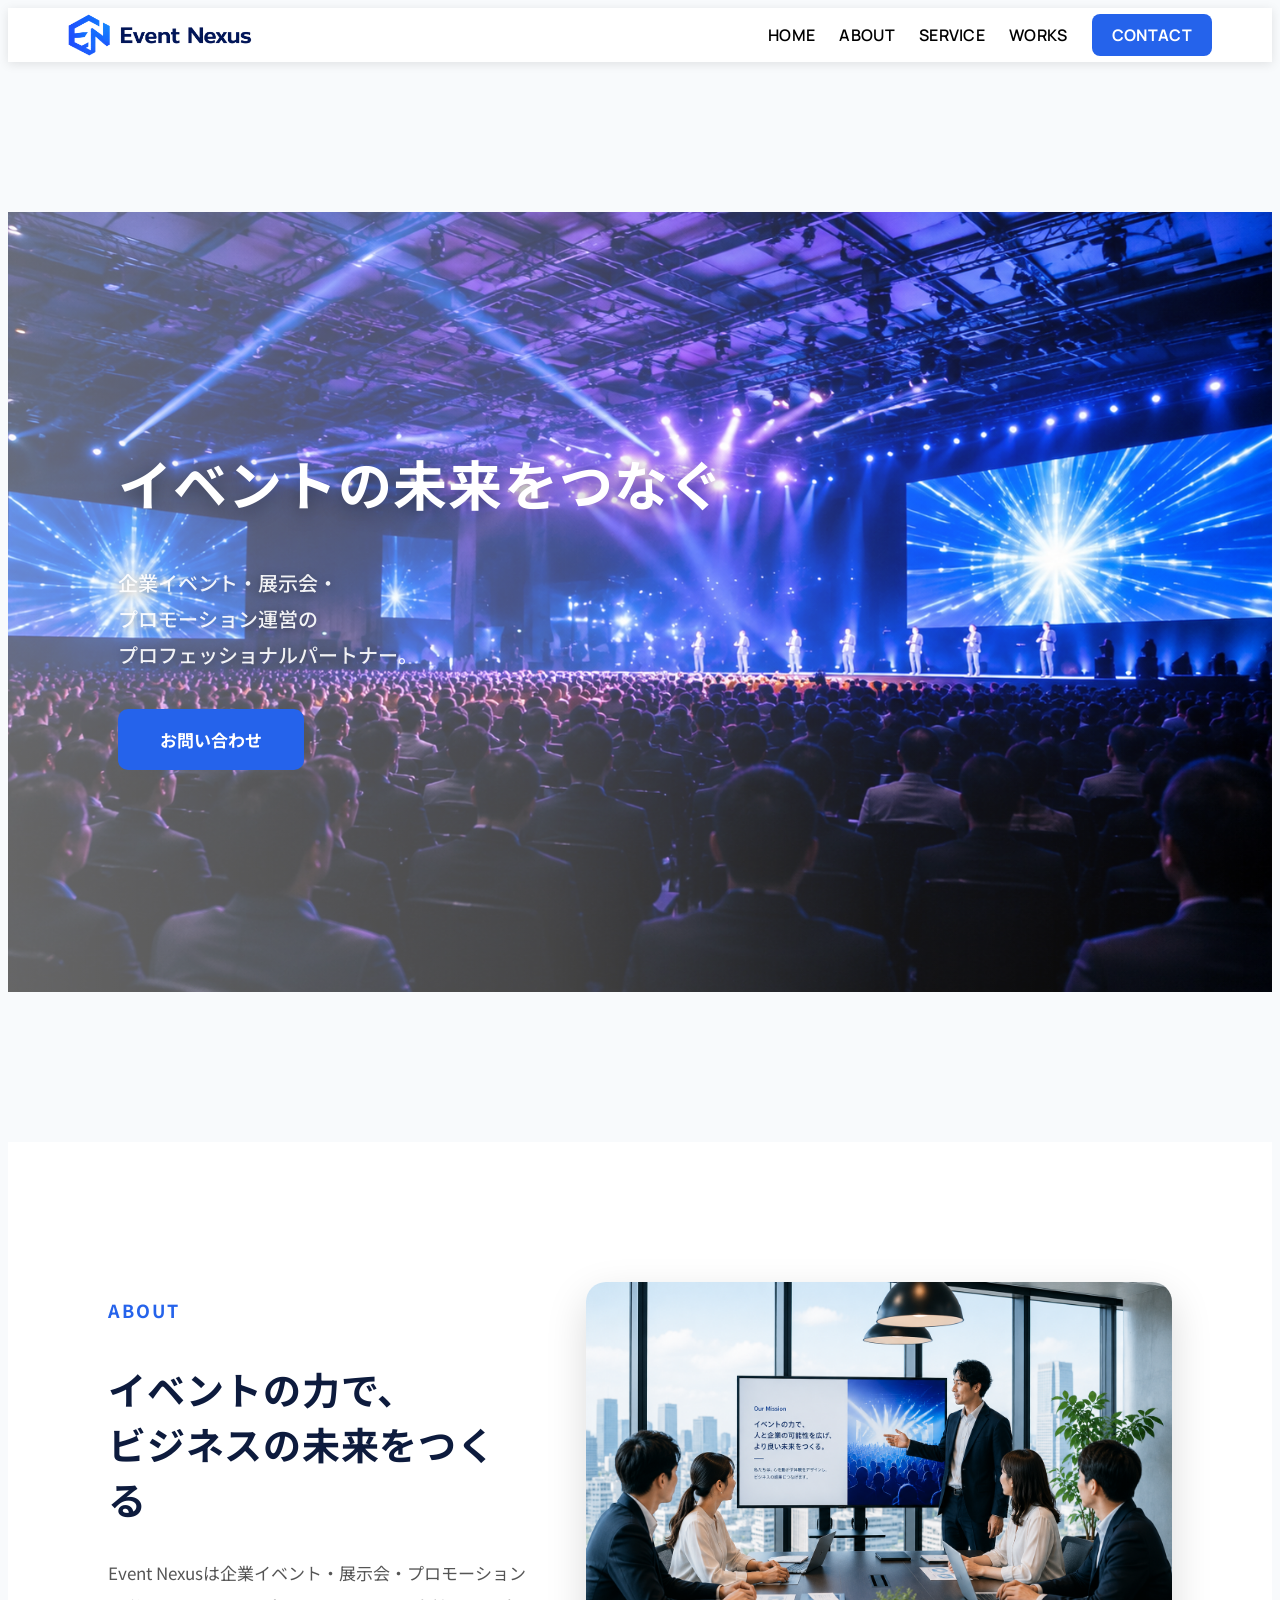
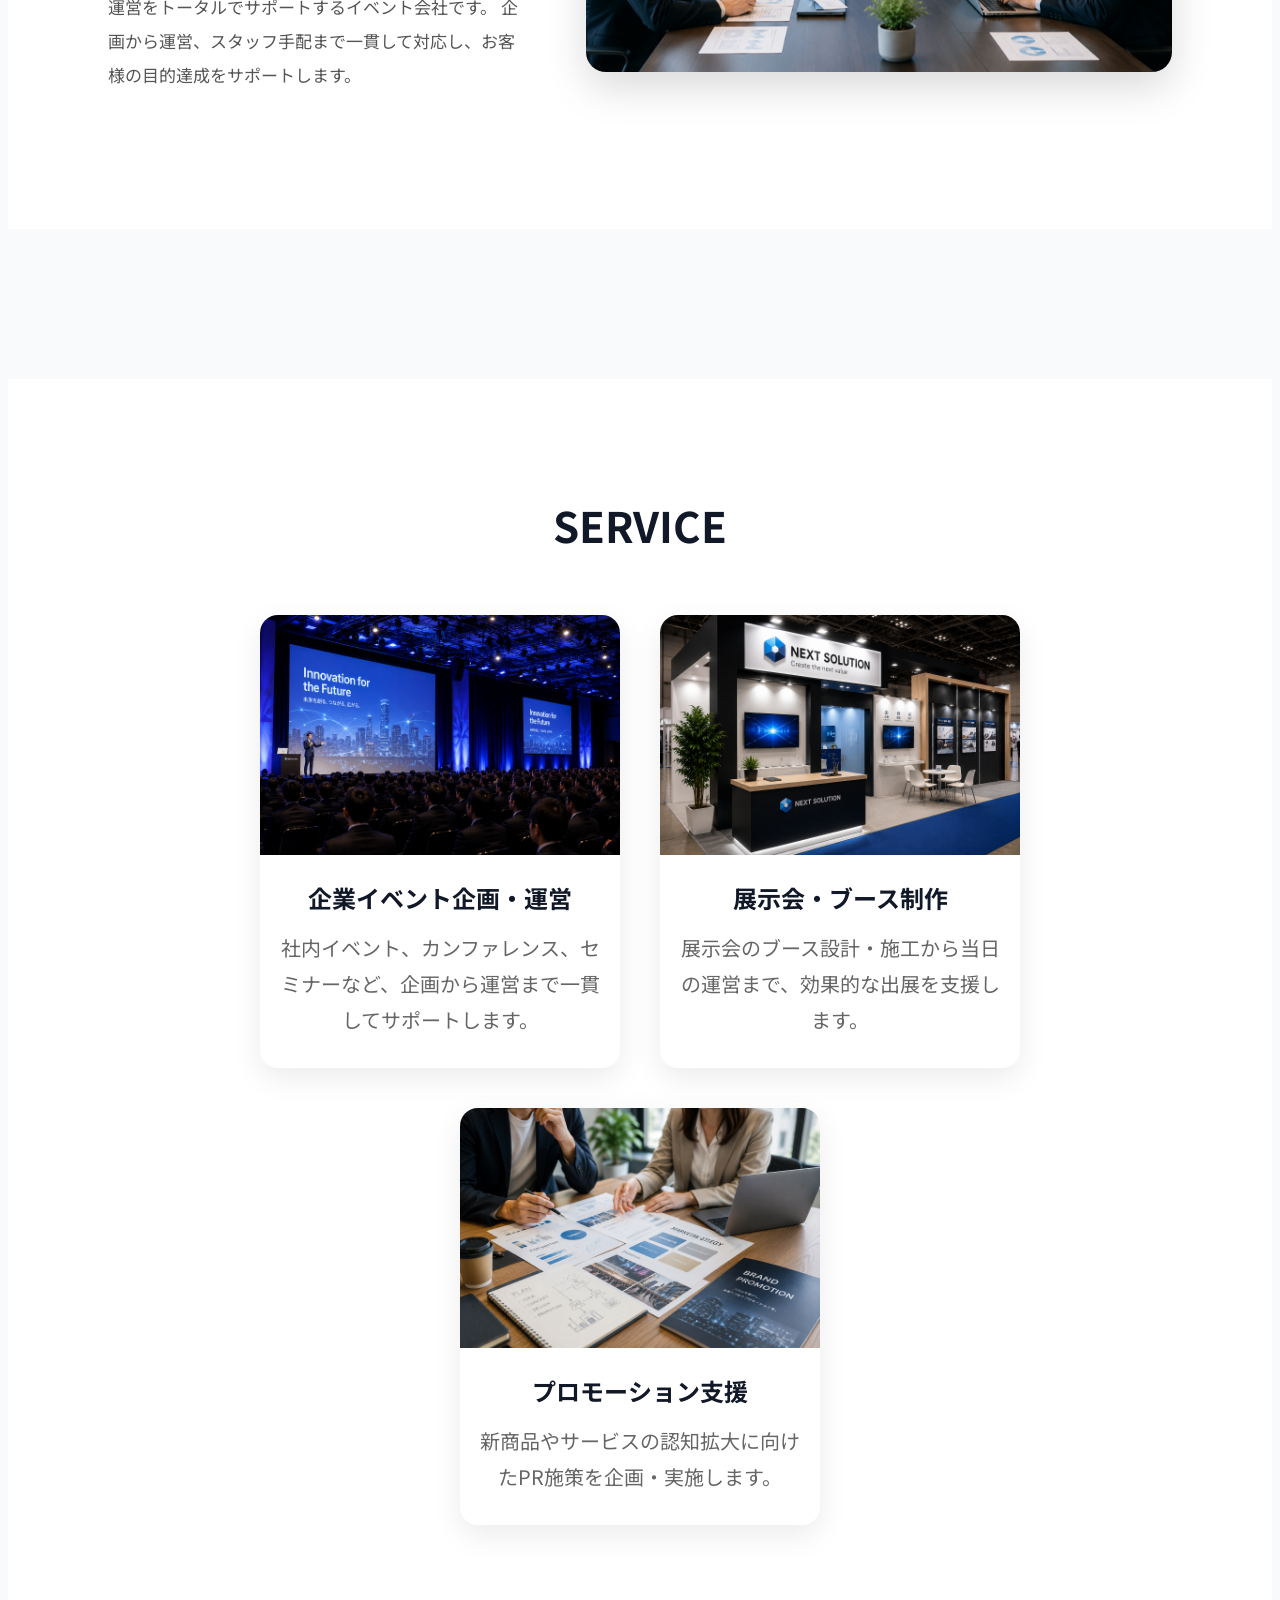
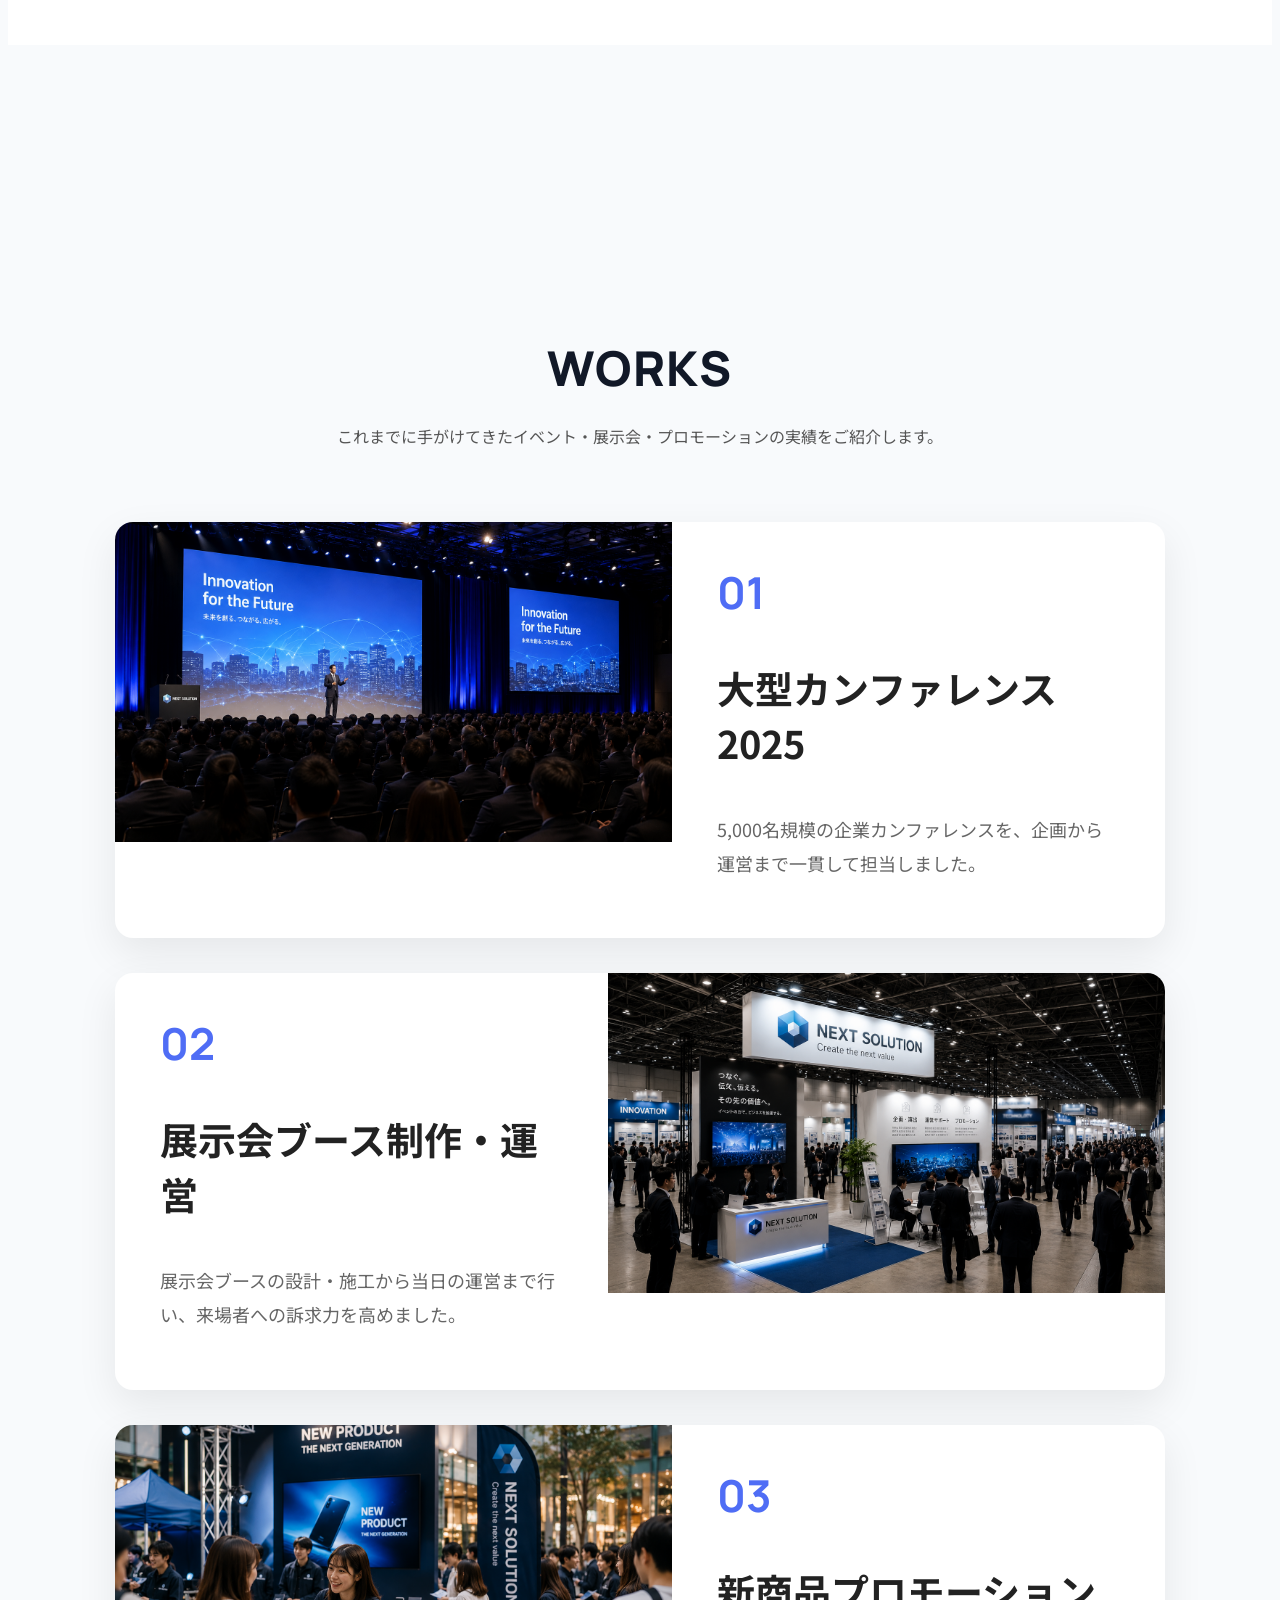
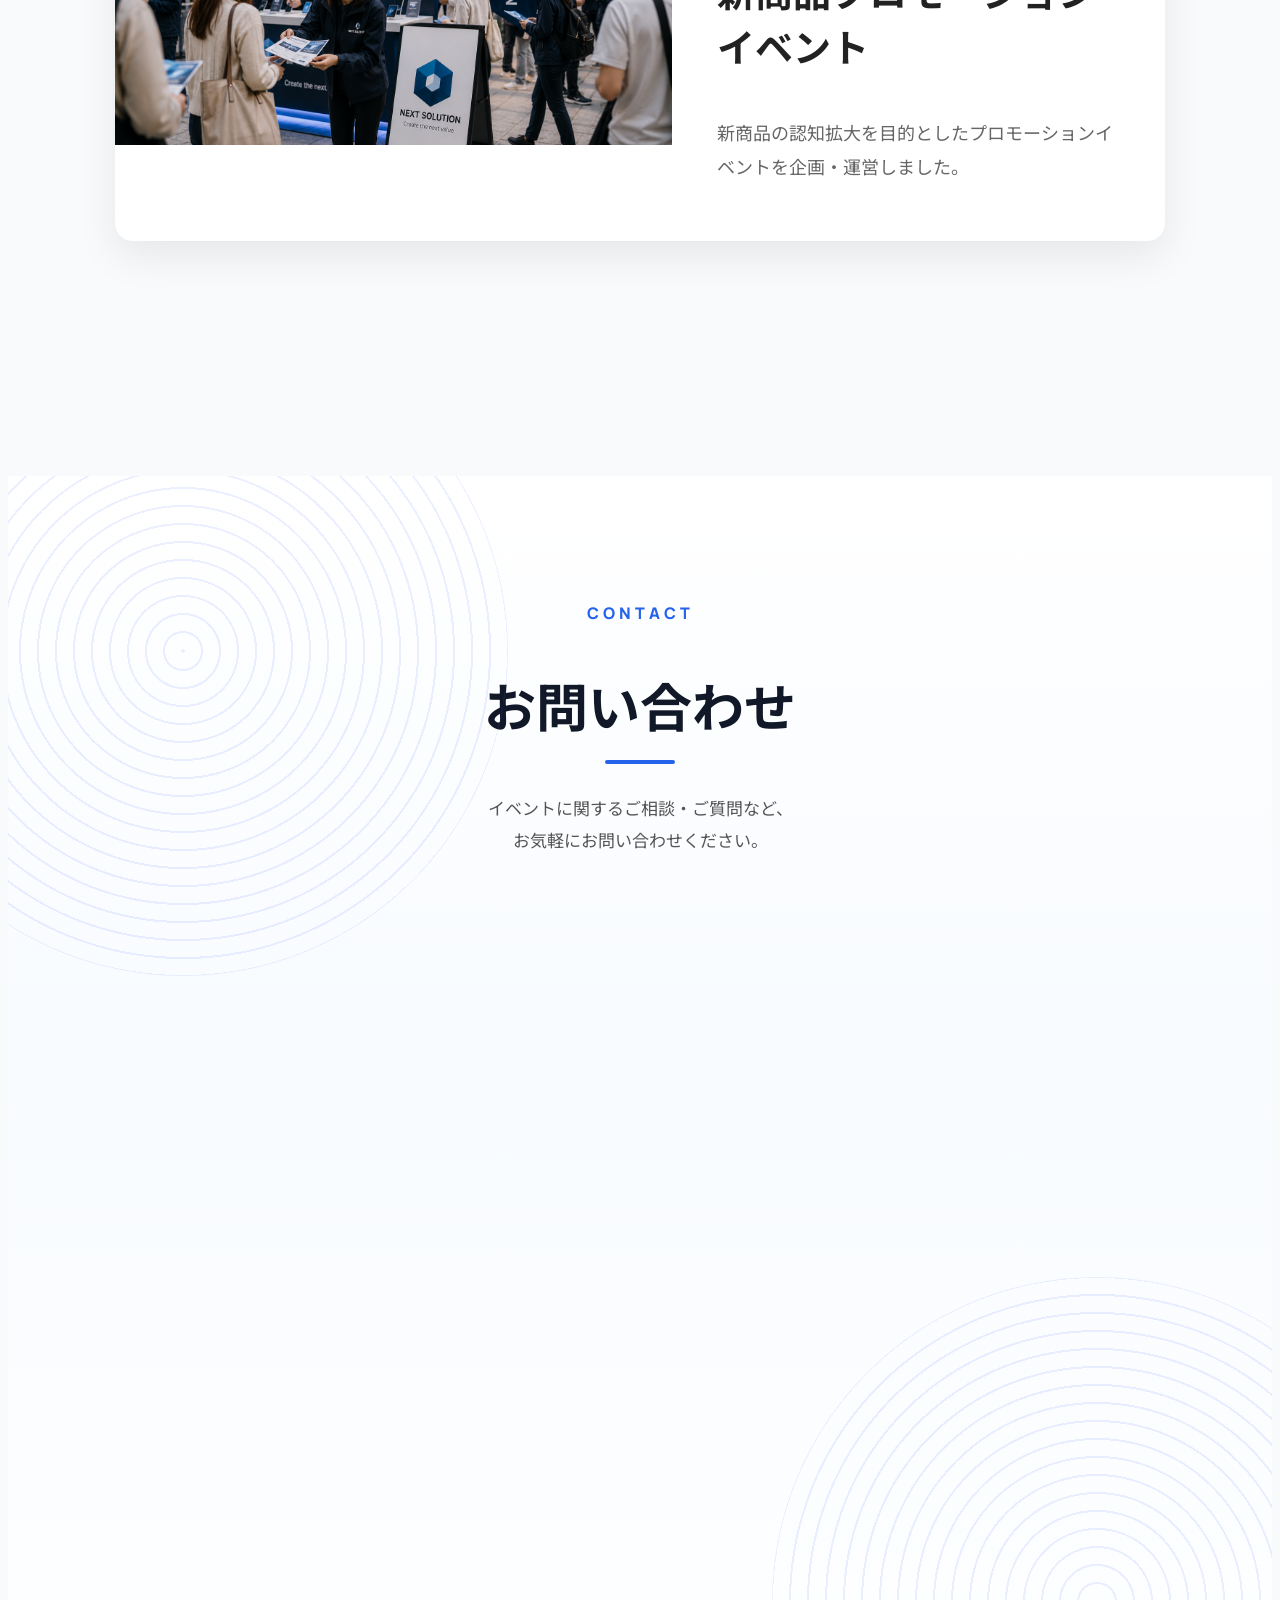
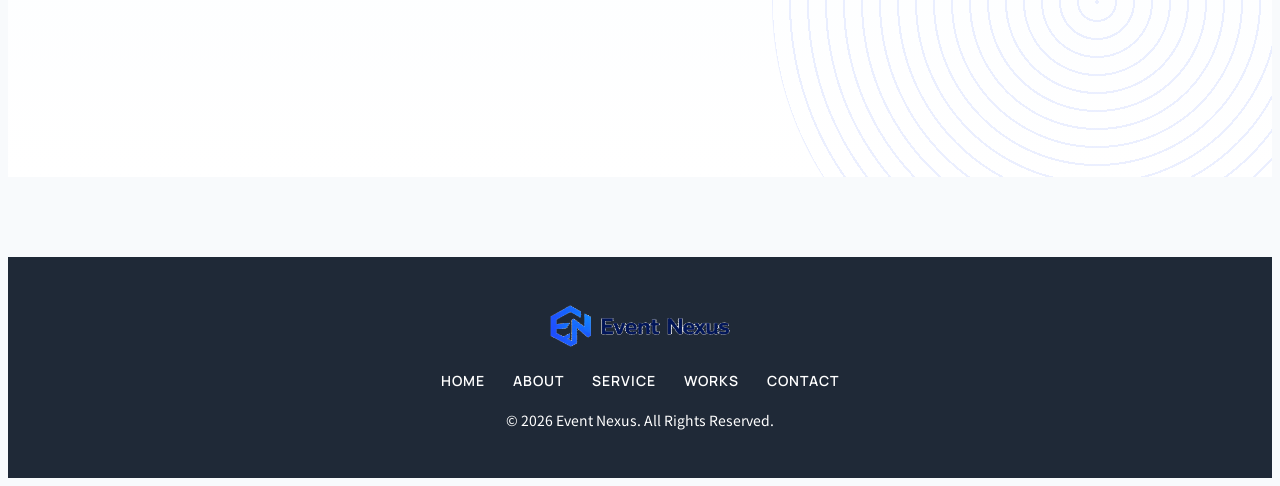
==== commit c444ce07: "Retry deployment" ====
--- a/index.html
+++ b/index.html
@@ -17,13 +17,18 @@
         <img src="images/logo.png" alt="Event Nexus">
     </h1>
 
-    <nav>
+    <nav id="nav-menu">
         <a href="#home">HOME</a>
         <a href="#about">ABOUT</a>
         <a href="#service">SERVICE</a>
         <a href="#works">WORKS</a>
         <a href="#contact" class="contact-btn">CONTACT</a>
     </nav>
+
+    <button class="menu-toggle" id="menu-toggle">
+        ☰
+    </button>
+
     </header>
     <section id="home" class="hero">
         <div class="hero-content">
@@ -165,27 +170,45 @@
             </div>
         </div>
 
-        <form class="contact-form">
+        <form 
+        class="contact-form"
+        action="https://formspree.io/f/xvzjvaaa"
+        method="POST">
+        <input type="hidden" name="_redirect" value="https://natona1219.github.io/event-nexus/thanks.html">
             <div class="form-row">
                 <div class="form-group">
                     <label>お名前</label>
-                    <input type="text" placeholder="例）山田 太郎">
+                    <input 
+                    type="text" 
+                    name="name"
+                    placeholder="例）山田 太郎"
+                    required>
                 </div>
 
                 <div class="form-group">
                     <label>会社名（任意）</label>
-                    <input type="text" placeholder="例）株式会社Event Nexus">
+                    <input 
+                    type="text" 
+                    name="company"
+                    placeholder="例）株式会社Event Nexus">
                 </div>
             </div>
 
             <div class="form-group">
                 <label>メールアドレス</label>
-                <input type="email" placeholder="例）example@event-nexus.co.jp">
+                <input 
+                type="email" 
+                name="email"
+                placeholder="例）example@event-nexus.co.jp"
+                required>
             </div>
 
             <div class="form-group">
                 <label>お問い合わせ内容</label>
-                <textarea placeholder="ご相談内容をご記入ください"></textarea>
+                <textarea 
+                name="message"
+                placeholder="ご相談内容をご記入ください"
+                required></textarea>
             </div>
 
             <button type="submit"><i class="fa-solid fa-paper-plane"></i>送信する</button>
@@ -212,20 +235,46 @@
     </div>
 </footer>
 
-    <script>
-    const fadeElements = document.querySelectorAll('.fade-in');
+<script>
+const fadeElements = document.querySelectorAll('.fade-in');
+const header = document.querySelector("header");
+const menuToggle = document.querySelector("#menu-toggle");
+const navMenu = document.querySelector("#nav-menu");
+const navLinks = document.querySelectorAll("#nav-menu a");
+
+navLinks.forEach((link) => {
+  link.addEventListener("click", () => {
+    navMenu.classList.remove("active");
+    menuToggle.textContent = "☰";
+  });
+});
+
+menuToggle.addEventListener("click", () => {
+  navMenu.classList.toggle("active");
+
+  if (navMenu.classList.contains("active")) {
+    menuToggle.textContent = "×";
+  } else {
+    menuToggle.textContent = "☰";
+  }
+});
     
-    window.addEventListener('scroll', () => {
-        fadeElements.forEach((element) => {
-            const position =element.getBoundingClientRect().top;
-            const screenHeight =window.innerHeight;
-
-            if (position < screenHeight - 100) {
-                element.classList.add('show');
-            }
-        });
+window.addEventListener('scroll', () => {
+    fadeElements.forEach((element) => {
+        const position =element.getBoundingClientRect().top;
+        const screenHeight =window.innerHeight;
+
+        if (position < screenHeight - 100) {
+            element.classList.add('show');
+        }
     });
-    </script>
+    if (window.scrollY > 50) {
+        header.classList.add("scrolled");
+    } else {
+        header.classList.remove("scrolled");
+    }
+});
+</script>
 
 </body>
-</html>+</html>
--- a/style.css
+++ b/style.css
@@ -17,10 +17,27 @@
     box-shadow: 0 2px 10px rgba(0,0,0,0.1);
     z-index: 100;
 }
+
+header.scrolled {
+    background: rgba(255, 255, 255, 0.95);
+    box-shadow: 0.8px 24px rgba(0,0,0,0.08);
+    transition: 0.3s;
+}
+
 header h1 {
+    margin: 0;
+    display: flex;
+    align-items: center;
+    gap: 6px;
+
     font-family: "Manrope", sans-serif;
     font-weight: 800;
     letter-spacing: -0.03em;
+}
+header h1 img {
+    height: 42px;
+    width: auto;
+    display: block;
 }
 
 nav a {
@@ -37,6 +54,15 @@
     color: #2563eb;
     transform: translateY(-4px);
 }
+
+.menu-toggle {
+    display: none;
+    background: none;
+    border: none;
+    font-size: 32px;
+    cursor: pointer;
+}
+
 .contact-btn {
     background: #2563eb;
     color: white !important;
@@ -512,177 +538,279 @@
 }
 
 @media (max-width: 768px) {
-    header {
-        flex-direction: column;
-        gap: 20px;
-    }
-
-    nav {
-        display: flex;
-        flex-wrap: wrap;
-        justify-content: center;
-        gap: 12px;
-        margin-top: 16px;
-    }
-
-    nav a {
-        margin-left: 0;
-    }
-
-    .contact-btn {
-        width: 180px;
-        text-align: center;
-    }
-    .about {
-        flex-direction: column;
-        padding: 80px 24px;
-        gap: 40px;
-        text-align: center;
-    }
-
-    .about-text,
-    .about-image {
-        flex: none;
-        width: 100%;
-    }
-
-    .about-text h2 {
-        font-size: 18p;
-    }
-
-    .about-text h3 {
-        font-size: 28px;
-        line-height: 1.4;
-    }
-
-    .about-text p {
-        font-size: 16px;
-        line-height: 1.9;
-    }
-
-    .about-image img {
-        width: 100%;
-        max-width: 360px;
-    }
-
-    .contact-container {
-        flex-direction: column;
-        width: 100%;
-    }
-
-    .contact-info,
-    .contact-form {
-        width: 100%;
-    }
-
-    .contact-info h3 {
-        font-size: 28px;
-        line-height: 1.5;
-    }
-
-    .contact-detail p {
-        font-size: 18px;
-        word-break: normal;
-    }
-    .service-container,
-    .works-container {
-        flex-direction: column;
-        align-items: center;
-    }
-    .service-item,
-    .works-item {
-        width: 90%;
-    }
-    section {
-        margin-top: 80px;
-        padding: 60px 20px;
-    }
-    .hero {
-        padding-top: 160px;
-    }
-
-    .hero h2 {
-        font-size: 24px;
-        line-height: 1.4;
-    }
-
-    .hero p {
-        font-size: 14px;
-        line-height: 1.8;
-        text-align: center;
-    }
-
-    .about-text,
-    .service-text,
-    .work-text,
-    .contact-detail {
-        word-break: keep-all;
-        overflow-wrap: break-word;
-    }
-
-    .about-text h3,
-    .service-text h3,
-    .work-text h3,
-    .contact-detail p {
-        writing-mode: horizontal-tb;
-    }
-
-    .contact {
-        padding: 80px 20px;
-    }
-
-    .contact-container {
-        flex-direction: column;
-        width: 100%;
-        gap: 24px;
-    }
-
-    .contact-info,
-    .contact-form {
-        width: 100%;
-        padding: 32px 22px;
-    }
-
-    .form-row {
-        flex-direction: column;
-        gap: 20px;
-    }
-
-    .form-group {
-        width: 100%;
-    }
-
-    .contact-form input,
-    .contact-form textarea {
-        width: 100%;
-        box-sizing: border-box;
-    }
-
-    .contact-form button {
-        width: 100%;
-    }
-
-    .contact-form {
-        max-width: 100%;
-        overflow: hidden;
-    }
-
-    .form-row {
-        display: flex;
-        flex-direction: column;
-        width: 100%;
-    }
-
-    .form-group {
-        width: 100%;
-        min-width: 0;
-    }
-
-    .contact-form input,
-    .contact-form textarea {
-        max-width: 100%;
-        min-width: 0;
-    }
+header {
+    flex-direction: row;
+    justify-content: space-between;
+    align-items: center;
+    padding: 16px 20px;
+    flex-wrap: wrap;
+}
+
+nav {
+    display: none;
+    width: 100%;
+    order: 3;
+    margin-top: 16px;
+}
+
+nav a {
+    margin-left: 0;
+}
+
+nav.active {
+    display: flex;
+    flex-direction: column;
+    align-items: center;
+    gap: 10px;
+    margin-top: 12px;
+    width: 100%;
+    order: 3;
+}
+
+.menu-toggle {
+    display: block;
+    margin: 0;
+    order: 2;
+    font-size: 30px;
+    cursor: pointer;
+    width: 40px;
+    height: 40px;
+    border: none;
+    background: transparent;
+}
+header h1 {
+    order: 1;
+}
+
+.contact-btn {
+    width: 180px;
+    padding: 10px 20px;
+    text-align: center;
+}
+.about {
+    flex-direction: column;
+    padding: 80px 24px;
+    gap: 40px;
+    text-align: center;
+}
+
+.about-text,
+.about-image {
+    flex: none;
+    width: 100%;
+}
+
+.about-text h2 {
+    font-size: 18p;
+}
+
+.about-text h3 {
+    font-size: 28px;
+    line-height: 1.4;
+}
+
+.about-text p {
+       font-size: 16px;
+    line-height: 1.9;
+}
+
+.about-image img {
+    width: 100%;
+    max-width: 360px;
+}
+
+.contact-container {
+    flex-direction: column;
+    width: 100%;
+}
+
+.contact-info,
+.contact-form {
+    width: 100%;
+}
+
+.contact-info h3 {
+    font-size: 28px;
+    line-height: 1.5;
+}
+
+.contact-detail p {
+    font-size: 18px;
+    word-break: normal;
+}
+
+.service-container,
+.works-container {
+    flex-direction: column;
+    align-items: center;
+}
+
+.service-item,
+.works-item {
+    width: 90%;
+}
+
+.work-card,
+.work-card.reverse {
+    flex-direction: column;
+    margin-bottom: 32px;
+}
+
+.work-image,
+.work-text {
+    width: 100%;
+}
+
+.work-image img {
+    height: 180px;
+}
+
+.work-text {
+    padding: 24px 20px 28px;
+    text-align: center;
+}
+
+.work-text span {
+    font-size: 30px;
+    margin-bottom: 8px;
+}
+
+.work-text h3 {
+    font-size: 20px;
+    margin: 8px 0px 12px;
+}
+
+.work-text p {
+    font-size: 14px;
+    line-height: 1.7;
+}
+
+section {
+    margin-top: 80px;
+    padding: 60px 20px;
+}
+.hero {
+    padding-top: 160px;
+}
+
+.hero h2 {
+    font-size: 24px;
+    line-height: 1.4;
+}
+
+.hero p {
+    font-size: 14px;
+    line-height: 1.8;
+    text-align: center;
+}
+
+.about-text,
+.service-text,
+.work-text,
+.contact-detail {
+    word-break: keep-all;
+    overflow-wrap: break-word;
+}
+
+.about-text h3,
+.service-text h3,
+.work-text h3,
+.contact-detail p {
+    writing-mode: horizontal-tb;
+}
+
+.contact {
+    padding: 80px 20px;
+}
+
+.contact-container {
+    flex-direction: column;
+    width: 100%;
+    gap: 24px;
+}
+
+.contact-info,
+.contact-form {
+    width: 100%;
+    padding: 32px 22px;
+}
+
+.form-row {
+    flex-direction: column;
+    gap: 20px;
+}
+
+.form-group {
+    width: 100%;
+}
+
+.contact-form input,
+.contact-form textarea {
+    width: 100%;
+    box-sizing: border-box;
+}
+
+.contact-form button {
+     width: 100%;
+}
+
+.contact-form {
+    max-width: 100%;
+    overflow: visible;
+}
+
+.form-row {
+    display: flex;
+    flex-direction: column;
+    width: 100%;
+}
+
+.form-group {
+    width: 100%;
+    min-width: 0;
+}
+
+.contact-form input,
+.contact-form textarea {
+    max-width: 100%;
+    min-width: 0;
+}
+
+.contact-form textarea {
+    min-height: 180px;
+    position: relative;
+    pointer-events: auto;
+    z-index: 20px;
+}
+
+.footer-inner {
+    padding: 20px 20px;
+}
+
+.footer-logo img {
+    width: 140px;
+    margin-bottom: 10px;
+}
+
+.footer-nav {
+    flex-direction: column;
+    gap: 10px;
+    margin-bottom: 10px;
+}   
+
+.footer-nav a {
+    font-size: 14px;
+}
+
+footer p {
+    font-size: 11px;
+    line-height: 1.5;
+    opacity: 0.8;
+}
+
+nav:not(.active) {
+    display: none;
+}
 }
 
 footer {
@@ -728,17 +856,6 @@
     opacity: 0.7;
 }
 
-header h1 {
-    margin: 0;
-    display: flex;
-    align-items: center;
-    gap: 6px;
-}
-header h1 img {
-    height: 42px;
-    width: auto;
-    display: block;
-}
 input,
 textarea {
     border-radius: 10px;
@@ -752,8 +869,8 @@
 
 .fade-in {
     opacity: 0;
-    transform: translateY(40px);
-    transition: 0.8s;
+    transform: translateY(50px);
+    transition: opacity 0.8s ease, transform 0.8s ease;
 }
 
 .fade-in.show {
@@ -895,4 +1012,71 @@
     display: block;
     margin-top: 6px;
     color: #777;
+}
+
+.contact::before,
+.contact::after {
+    pointer-events: none;
+    z-index: 0;
+}
+
+.contact-form {
+    position: relative;
+    z-index: 5;
+}
+
+.contact-form textarea {
+    position: relative;
+    z-index: 10;
+    pointer-events: auto;
+}
+
+.thanks-page {
+  min-height: 100vh;
+  display: flex;
+  align-items: center;
+  justify-content: center;
+  padding: 40px 20px;
+  background: #f8fafc;
+}
+
+.thanks-box {
+  max-width: 720px;
+  width: 100%;
+  background: white;
+  text-align: center;
+  padding: 70px 40px;
+  border-radius: 24px;
+  box-shadow: 0 20px 60px rgba(0,0,0,.08);
+}
+
+.thanks-box img {
+  width: 220px;
+  margin-bottom: 30px;
+}
+
+.thanks-box h1 {
+  font-size: 40px;
+  color: #111827;
+  margin-bottom: 24px;
+}
+
+.thanks-box p {
+  color: #555;
+  line-height: 1.9;
+  margin-bottom: 32px;
+}
+
+@media (max-width: 768px) {
+  .thanks-box {
+    padding: 50px 24px;
+  }
+
+  .thanks-box img {
+    width: 180px;
+  }
+
+  .thanks-box h1 {
+    font-size: 28px;
+  }
 }
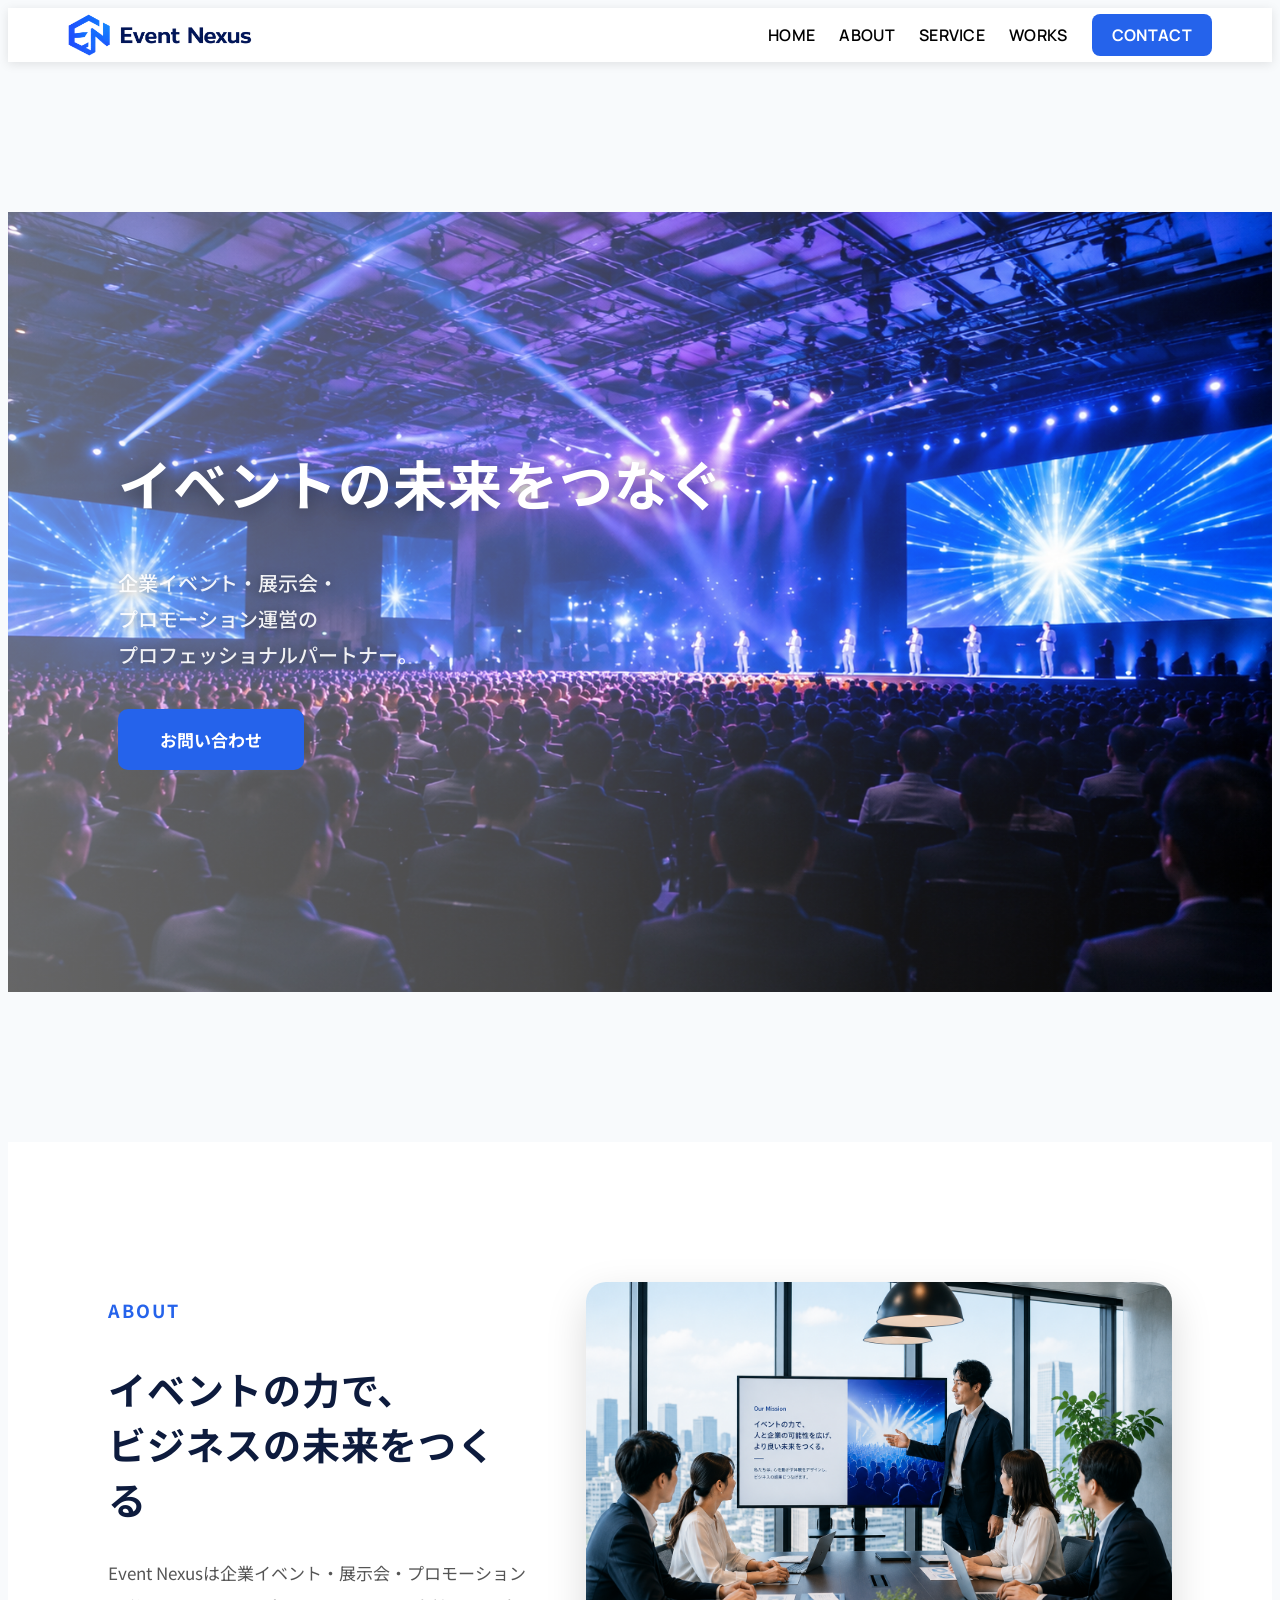
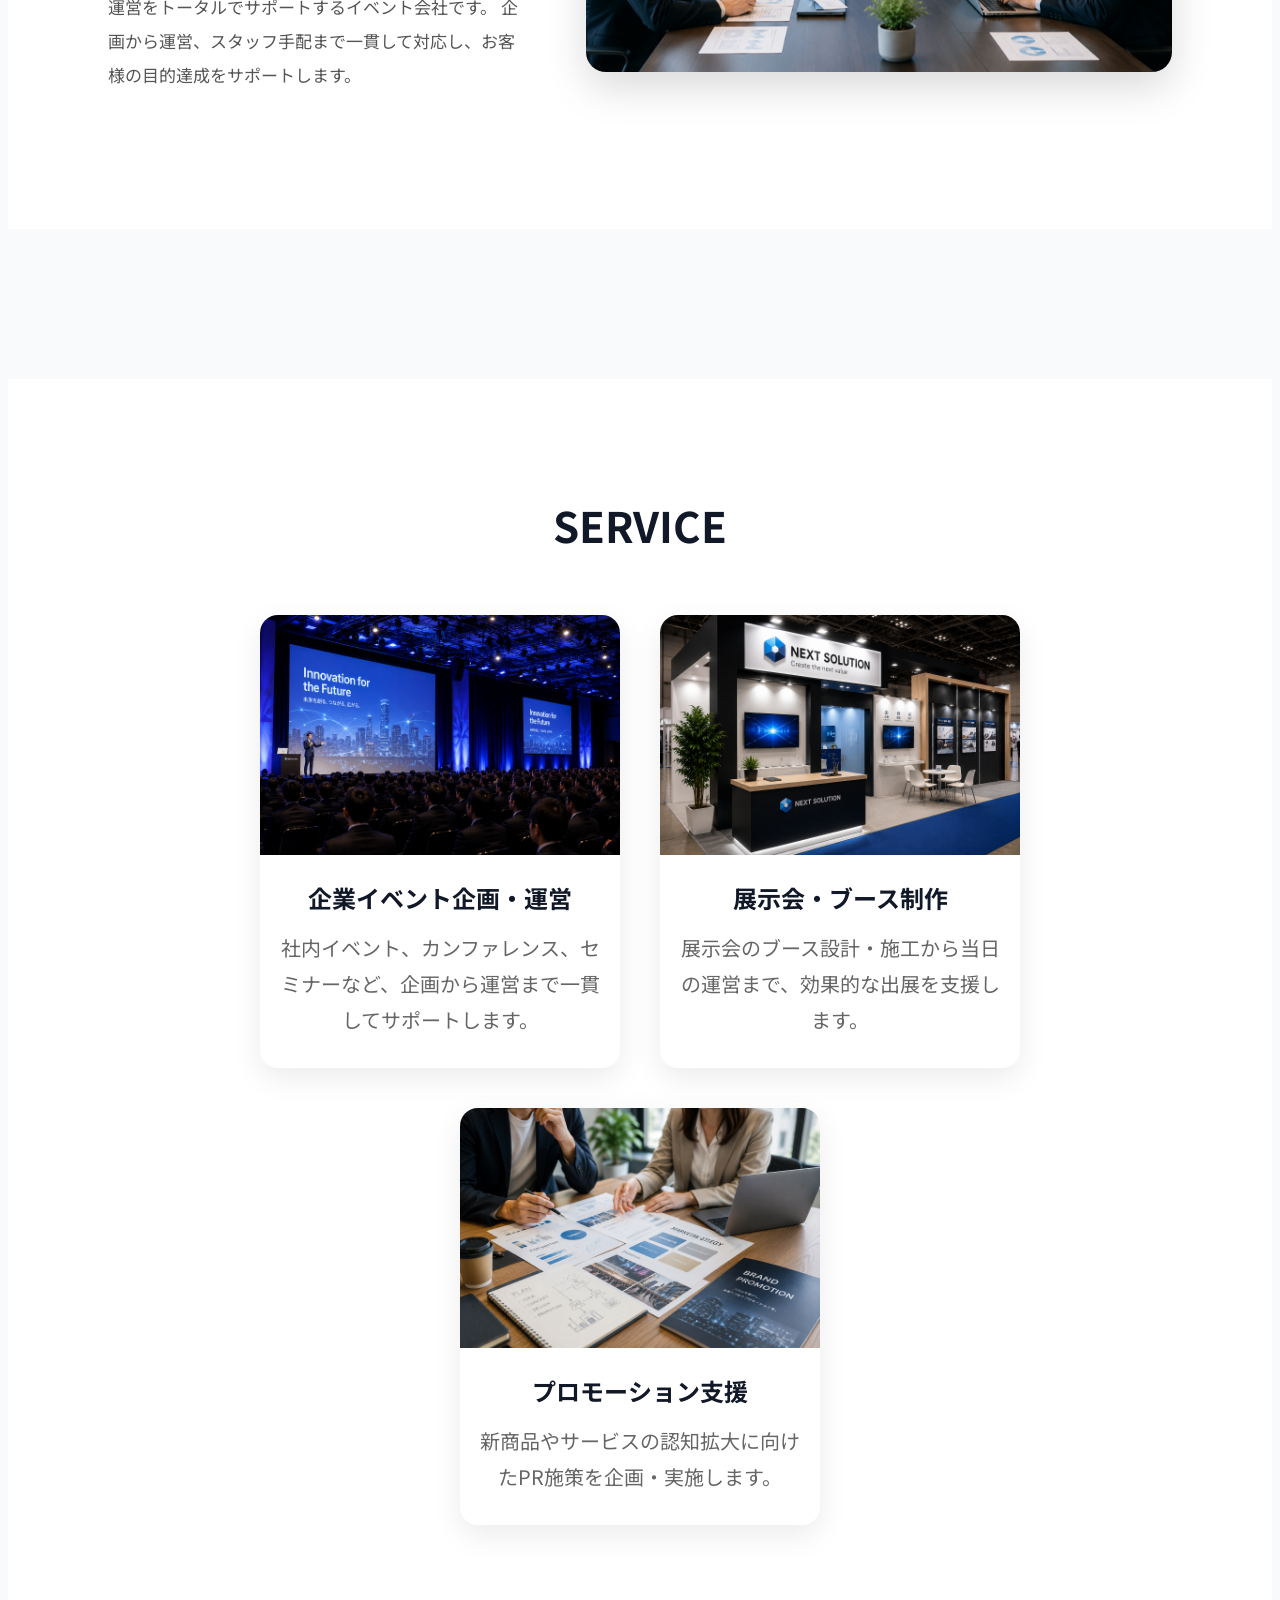
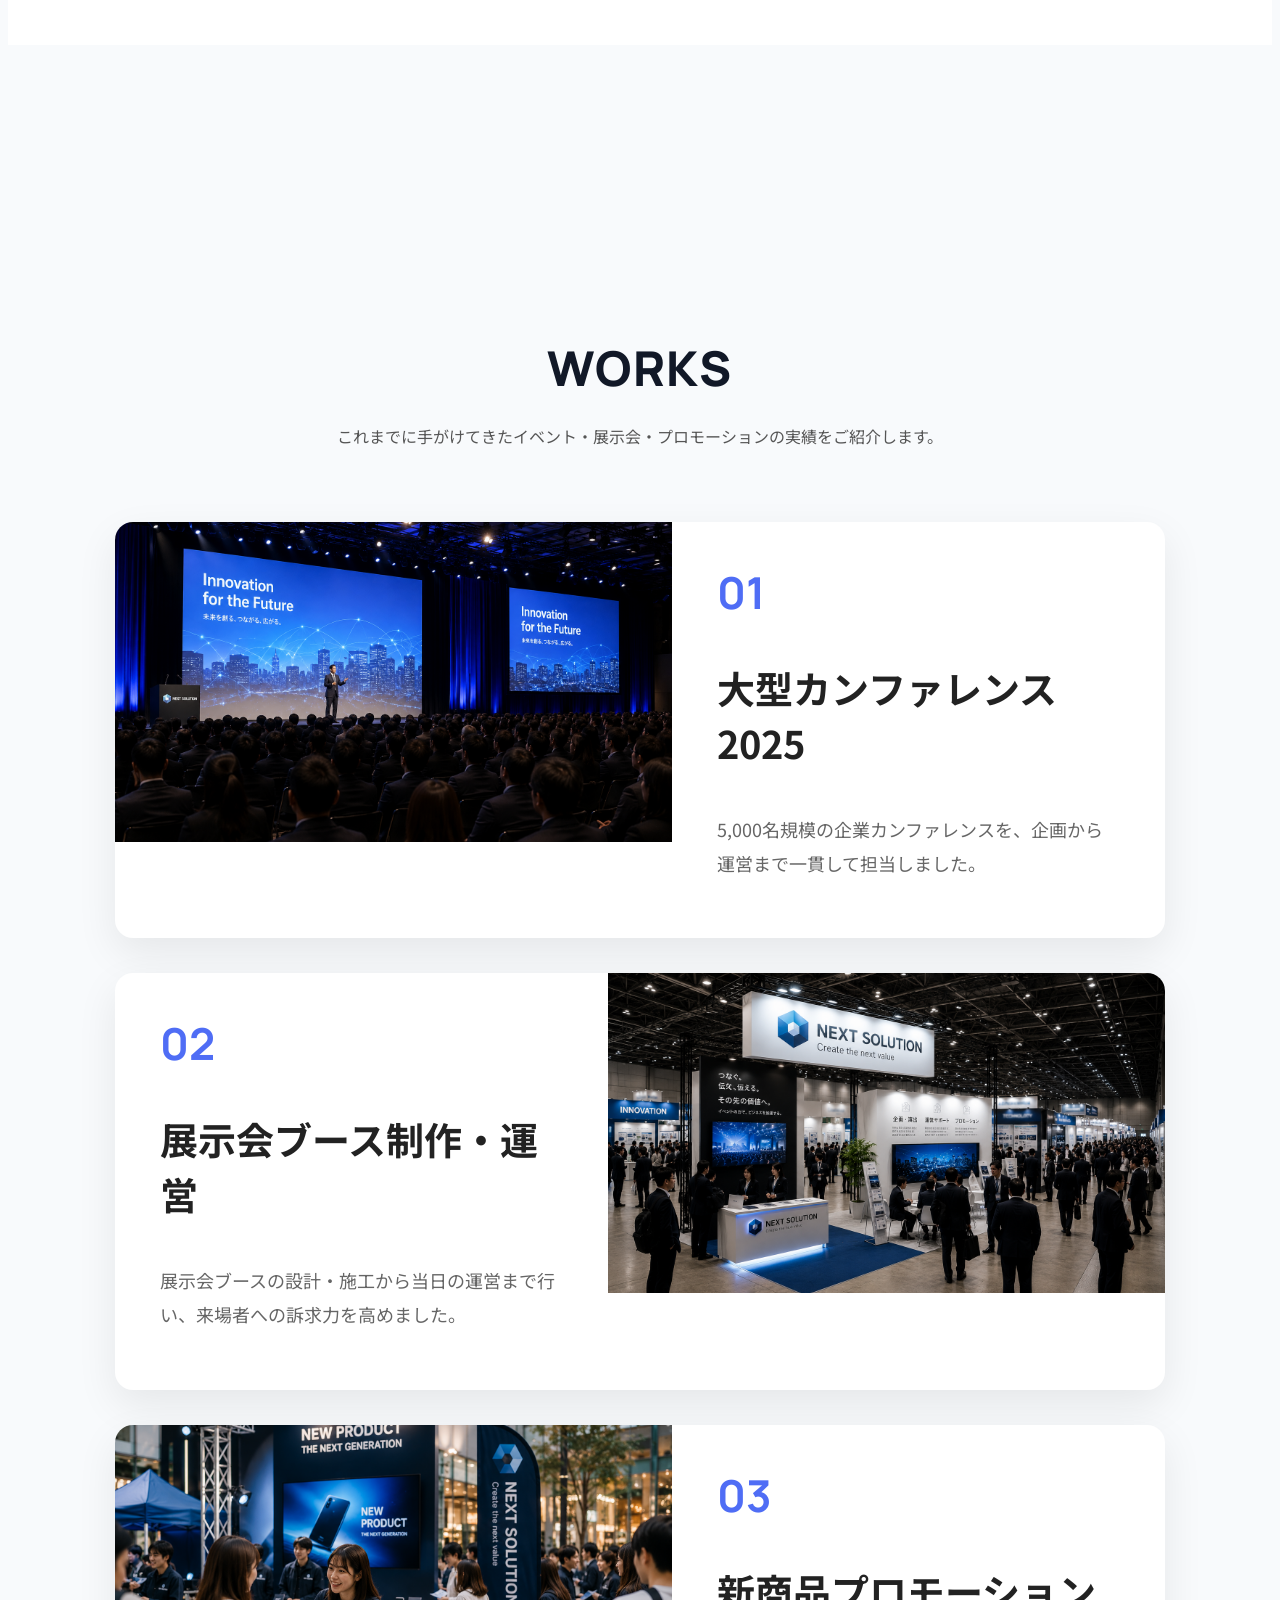
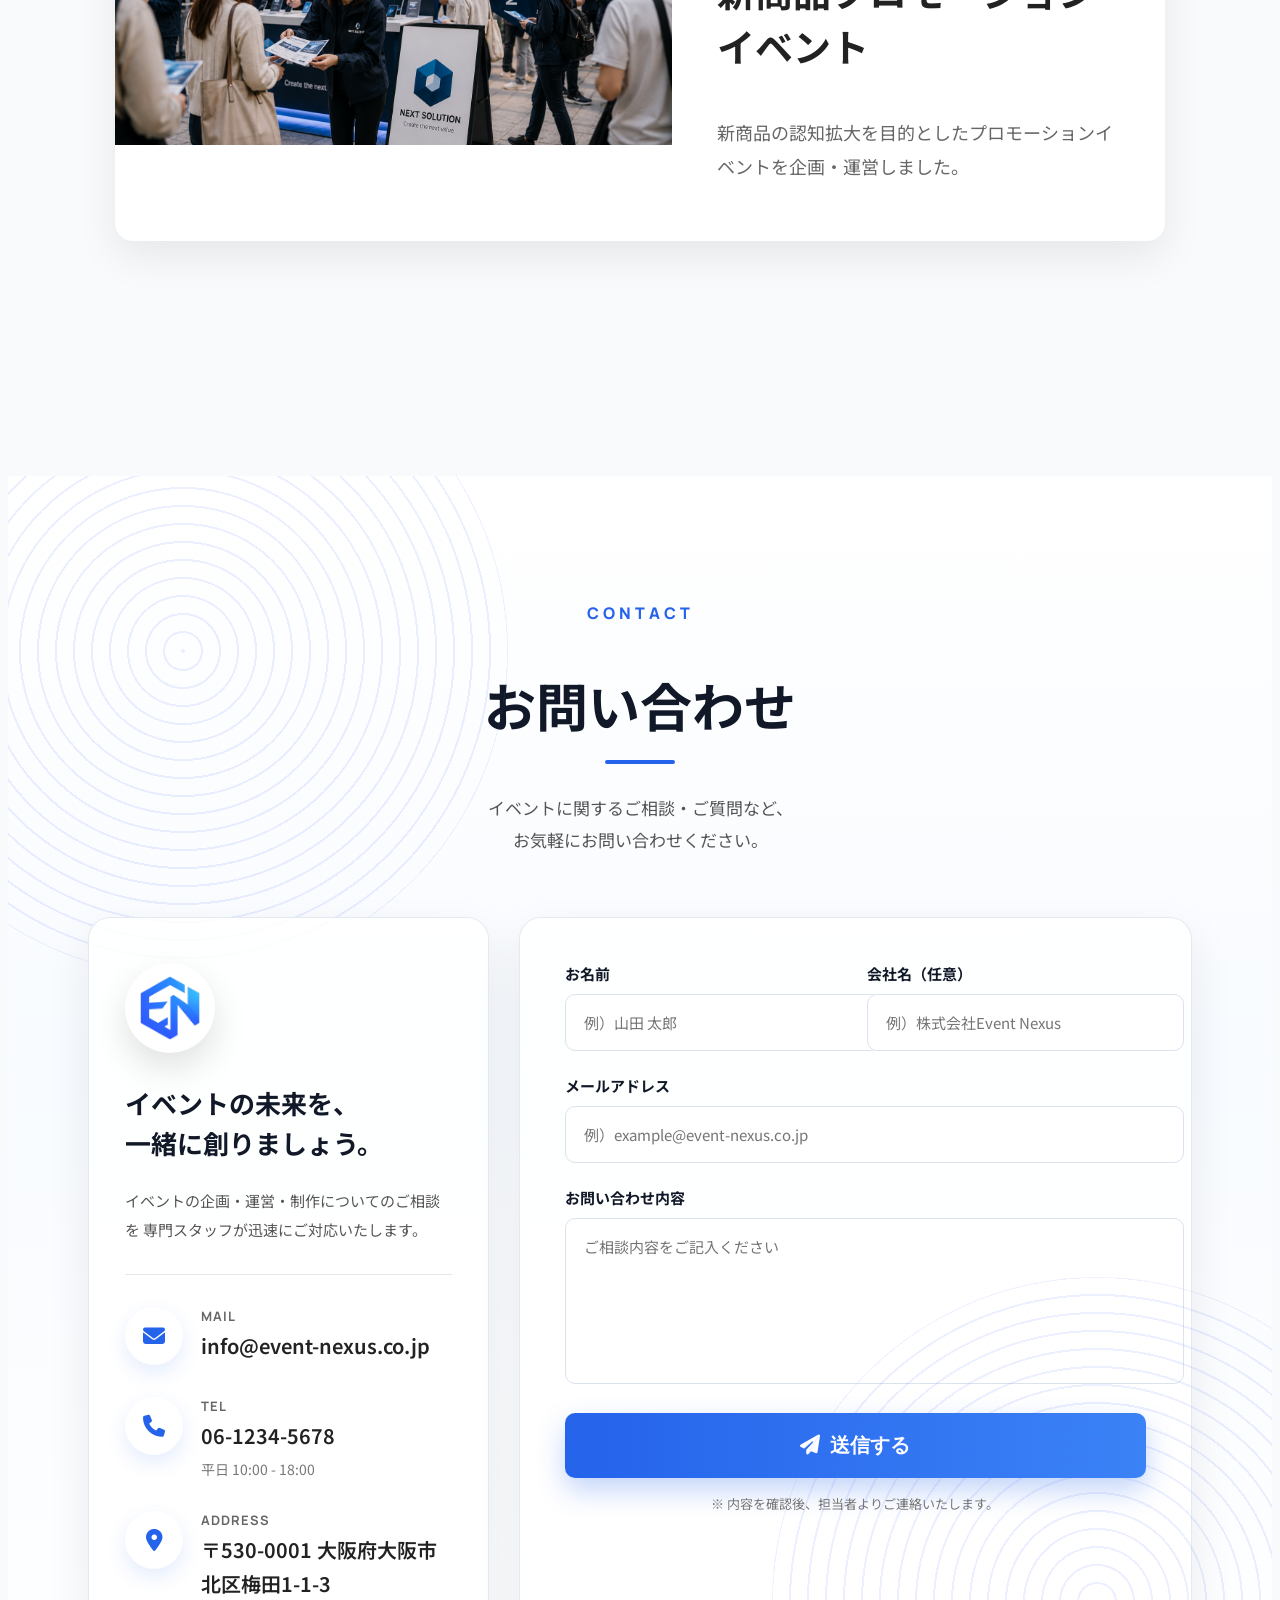
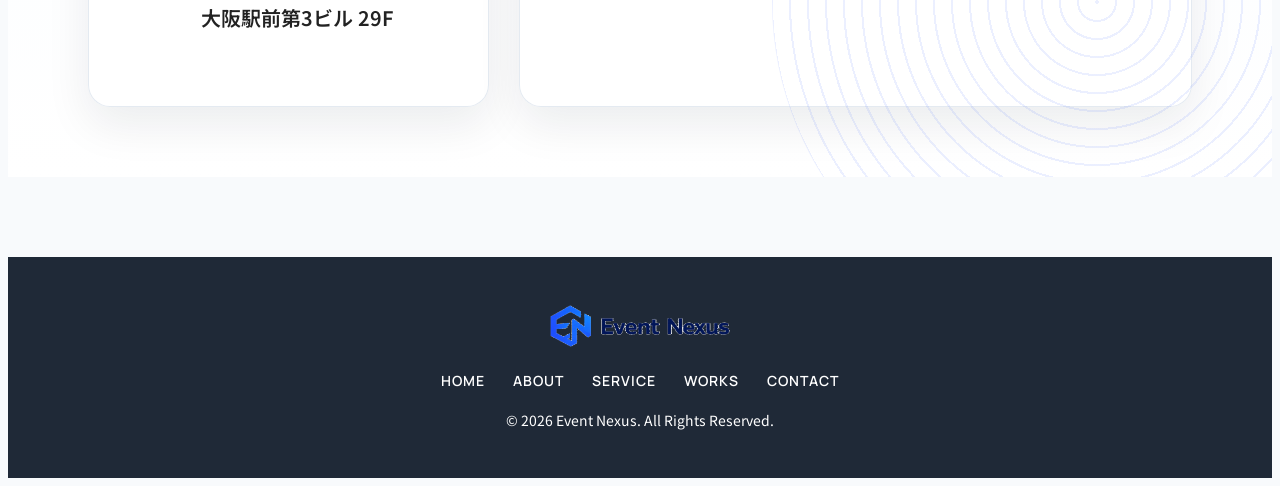
==== commit 4419fcf3: "Fix redirect URL" ====
--- a/index.html
+++ b/index.html
@@ -174,7 +174,7 @@
         class="contact-form"
         action="https://formspree.io/f/xvzjvaaa"
         method="POST">
-        <input type="hidden" name="_redirect" value="https://natona1219.github.io/event-nexus/thanks.html">
+        <input type="hidden" name="_redirect" value="https://natona1219.github.io/event-nexus-site/thanks.html">
             <div class="form-row">
                 <div class="form-group">
                     <label>お名前</label>
